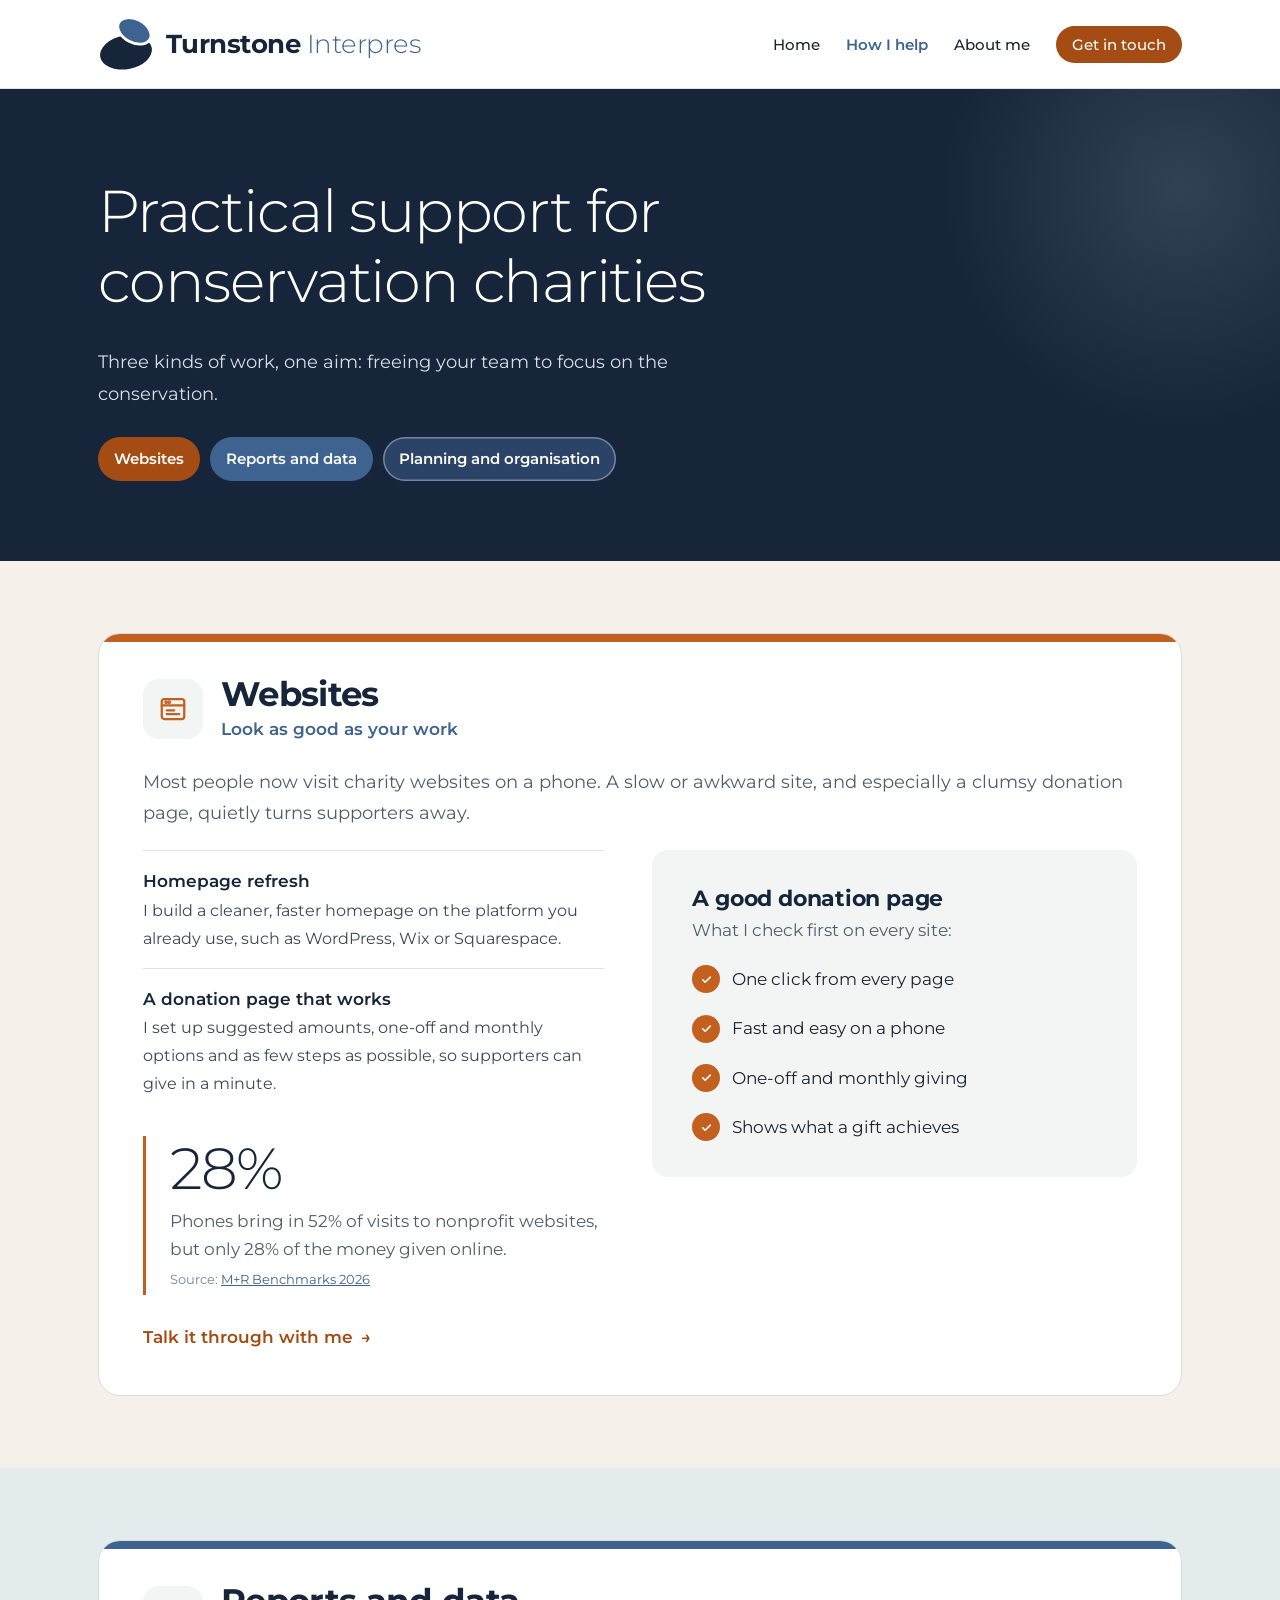
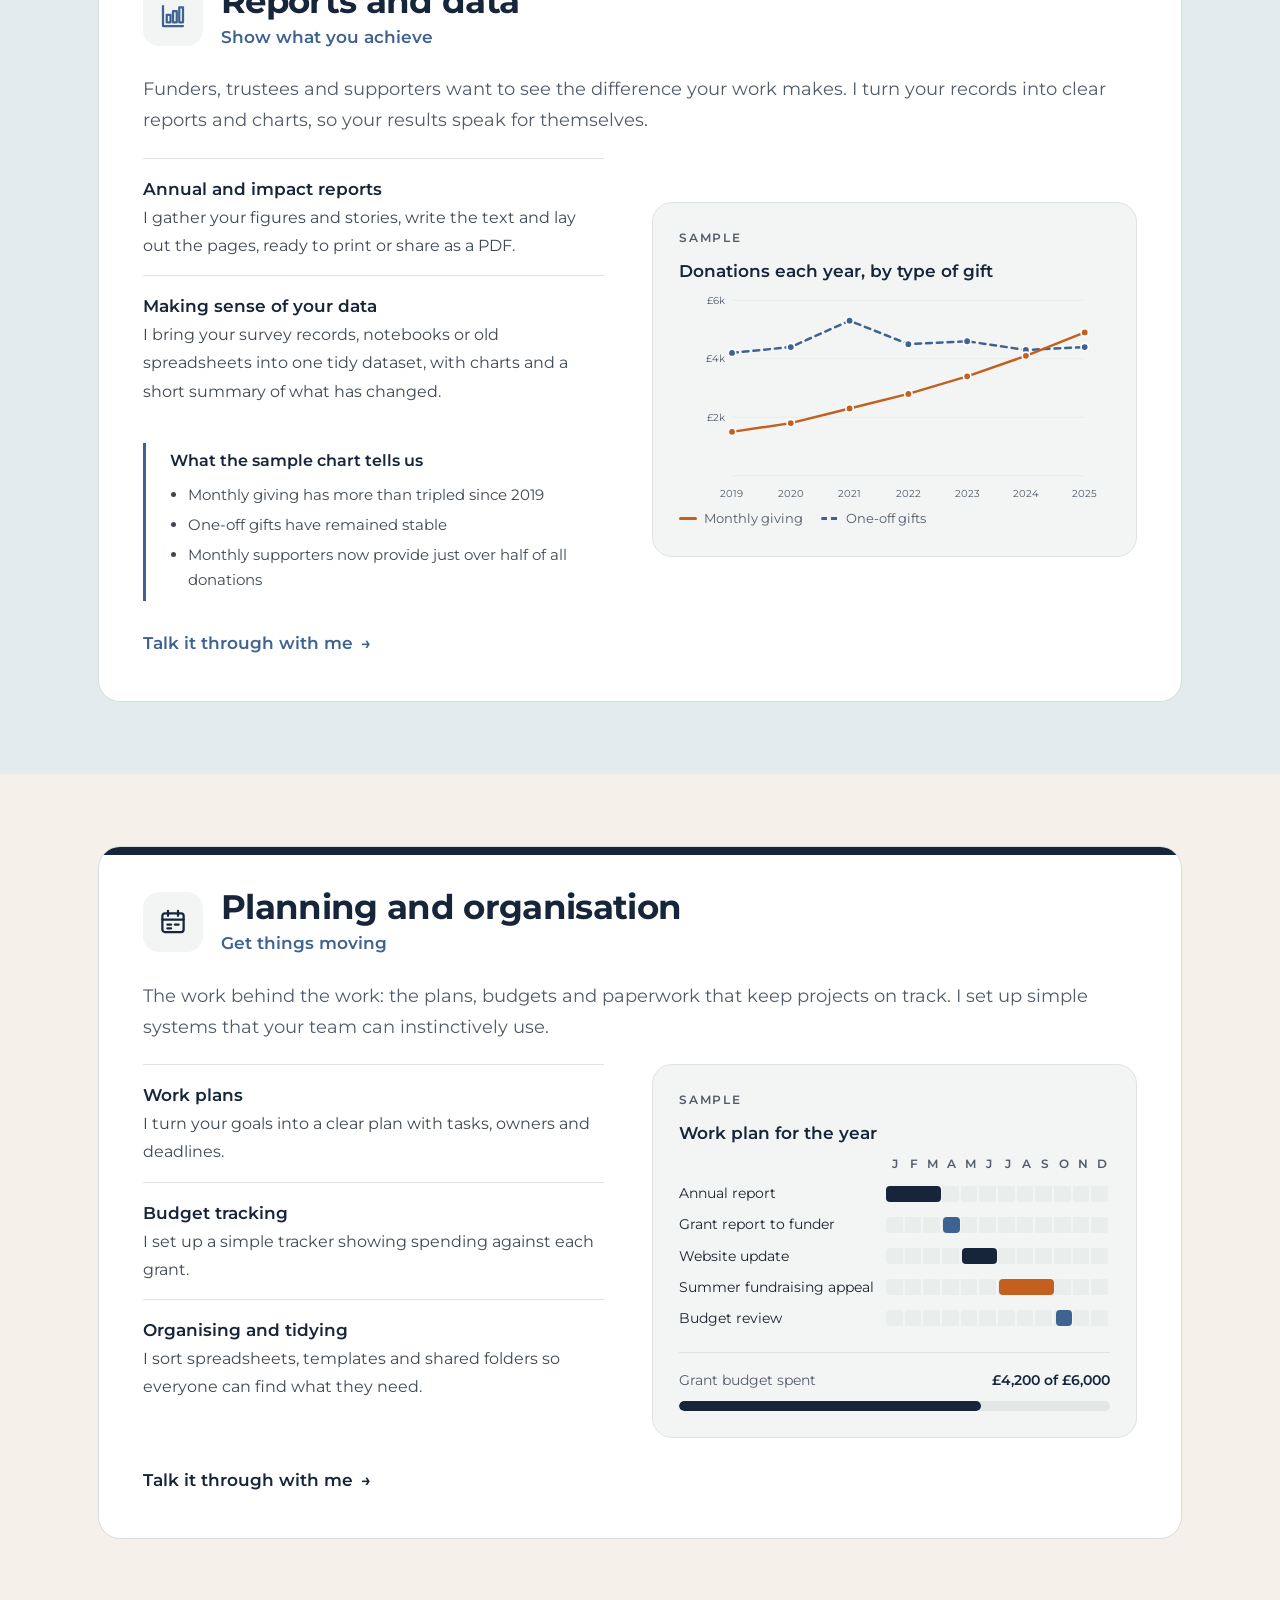
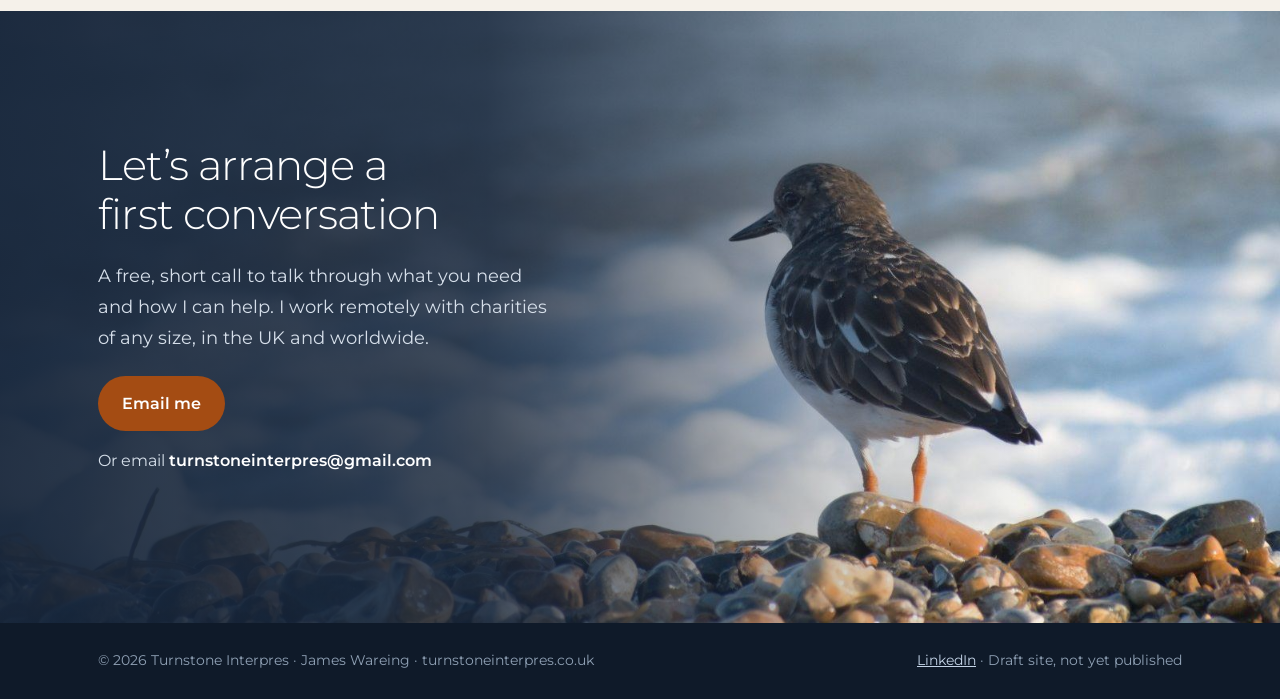
==== what-i-do.html @ 81bbbaab "Turnstone Interpres draft site Co-Authored-By: Claude Opus 5.5 <noreply@anthropic.com>" ====
<!doctype html>
<html lang="en-GB">
<head>
<meta charset="utf-8">
<meta name="viewport" content="width=device-width, initial-scale=1">
<title>How I help | Turnstone Interpres</title>
<meta name="description" content="Reports, data, admin support and websites for conservation charities.">
<meta name="robots" content="noindex">
<link rel="icon" href="images/favicon.svg" type="image/svg+xml">
<link rel="preconnect" href="https://fonts.googleapis.com">
<link href="https://fonts.googleapis.com/css2?family=Fraunces:ital,opsz,wght@0,9..144,400;0,9..144,600;1,9..144,400;1,9..144,500&family=Caveat:wght@500;700&family=Montserrat:ital,wght@0,300;0,400;0,500;0,600;0,700;1,400&display=swap" rel="stylesheet">
<link rel="stylesheet" href="css/site.css">
</head>
<body>
<a class="skip" href="#top">Skip to content</a>

<header>
  <div class="wrap bar">
    <a class="brand" href="index.html" aria-label="Turnstone Interpres, home">
      <svg viewBox="2 10 120 116" aria-hidden="true">
        <ellipse cx="62" cy="86" rx="56" ry="36" fill="#16253a" transform="rotate(-10 62 86)"/>
        <ellipse cx="80" cy="40" rx="38" ry="25" fill="#3f6390" transform="rotate(28 80 40)"/>
        <ellipse cx="80" cy="40" rx="38" ry="25" fill="none" stroke="#fff" stroke-width="6" transform="rotate(28 80 40)"/>
      </svg>
      <span><span class="name">Turnstone <span class="sub">Interpres</span></span></span>
    </a>
    <nav aria-label="Main">
      <ul>
        <li><a href="index.html">Home</a></li>
        <li><a class="active" href="what-i-do.html" aria-current="page">How I help</a></li>
        <li><a href="index.html#about">About me</a></li>
        <li><a class="cta" href="#contact">Get in touch</a></li>
      </ul>
    </nav>
  </div>
</header>

<main id="top">
  <div class="page-hero">
    <div class="wrap">
      <h1>Practical support for conservation charities</h1>
      <p class="lead">Three kinds of work, one aim: freeing your team to focus on the conservation.</p>
      <nav class="jump" aria-label="On this page">
        <a class="pill-web" href="#websites">Websites</a>
        <a class="pill-rep" href="#reports">Reports and data</a>
        <a class="pill-plan" href="#admin">Planning and organisation</a>
      </nav>
    </div>
  </div>

  <section class="svc-sec sand" id="websites">
    <div class="wrap">
      <div class="svc-panel c-web">
        <div class="panel-head"><div class="badge"><svg class="icon" aria-hidden="true" viewBox="0 0 24 24"><rect x="3" y="4" width="18" height="16" rx="2"/><path d="M3 9h18"/><circle cx="6.5" cy="6.5" r=".6"/><circle cx="9" cy="6.5" r=".6"/><path d="M7 13h6M7 16h10"/></svg></div><div><h2>Websites</h2><p class="subtitle">Look as good as your work</p></div></div>
        <p class="lead panel-lead">Most people now visit charity websites on a phone. A slow or awkward site, and especially a clumsy donation page, quietly turns supporters away.</p>
        <div class="svc">
          <div>
            <ul class="svc-list"><li><strong>Homepage refresh</strong><span>I build a cleaner, faster homepage on the platform you already use, such as WordPress, Wix or Squarespace.</span></li><li><strong>A donation page that works</strong><span>I set up suggested amounts, one-off and monthly options and as few steps as possible, so supporters can give in a minute.</span></li></ul>
            <div class="stat-light">
              <div class="big">28%</div>
              <p>Phones bring in 52% of visits to nonprofit websites, but only 28% of the money given online.</p>
              <div class="src">Source: <a href="https://mrbenchmarks.com/website-performance/" target="_blank" rel="noopener">M+R Benchmarks 2026</a></div>
            </div>
          </div>
          <div class="good-light">
            <h3>A good donation page</h3>
            <p class="gl-intro">What I check first on every site:</p>
            <ul class="checks light">
              <li><span class="tick"><svg aria-hidden="true" viewBox="0 0 24 24"><path d="M5 12.5l4.5 4.5L19 7.5"/></svg></span>One click from every page</li>
              <li><span class="tick"><svg aria-hidden="true" viewBox="0 0 24 24"><path d="M5 12.5l4.5 4.5L19 7.5"/></svg></span>Fast and easy on a phone</li>
              <li><span class="tick"><svg aria-hidden="true" viewBox="0 0 24 24"><path d="M5 12.5l4.5 4.5L19 7.5"/></svg></span>One-off and monthly giving</li>
              <li><span class="tick"><svg aria-hidden="true" viewBox="0 0 24 24"><path d="M5 12.5l4.5 4.5L19 7.5"/></svg></span>Shows what a gift achieves</li>
            </ul>
          </div>
        </div>
        <a class="panel-cta" href="#contact" aria-label="Talk through websites with me">Talk it through with me</a>
      </div>
    </div>
  </section>

  <section class="svc-sec mist" id="reports">
    <div class="wrap">
      <div class="svc-panel c-rep">
        <div class="panel-head"><div class="badge"><svg class="icon" aria-hidden="true" viewBox="0 0 24 24"><path d="M4 4v16h16"/><rect x="7" y="11" width="3" height="6"/><rect x="12" y="8" width="3" height="9"/><rect x="17" y="5" width="3" height="12"/></svg></div><div><h2>Reports and data</h2><p class="subtitle">Show what you achieve</p></div></div>
        <p class="lead panel-lead">Funders, trustees and supporters want to see the difference your work makes. I turn your records into clear reports and charts, so your results speak for themselves.</p>
        <div class="svc">
          <div>
            <ul class="svc-list"><li><strong>Annual and impact reports</strong><span>I gather your figures and stories, write the text and lay out the pages, ready to print or share as a PDF.</span></li><li><strong>Making sense of your data</strong><span>I bring your survey records, notebooks or old spreadsheets into one tidy dataset, with charts and a short summary of what has changed.</span></li></ul>
            <div class="takeaways side-note">
              <p class="tk-title">What the sample chart tells us</p>
              <ul><li>Monthly giving has more than tripled since 2019</li><li>One-off gifts have remained stable</li><li>Monthly supporters now provide just over half of all donations</li></ul>
            </div>
          </div>
          <div class="ba">
            <div class="ba-label">Sample</div>
            <div class="chart">
              <p class="chart-title">Donations each year, by type of gift</p>
              <svg viewBox="0 0 520 260" role="img" aria-label="Example line chart of an imaginary charity&#39;s donations from 2019 to 2025: monthly giving rises from 1,500 to 4,900 pounds and overtakes one-off gifts, which stay around 4,500 pounds" font-family="Montserrat, sans-serif"><line x1="64" x2="490" y1="228.0" y2="228.0" stroke="#e6e9e8"/><line x1="64" x2="490" y1="157.3" y2="157.3" stroke="#e6e9e8"/><text x="56" y="161.3" text-anchor="end" font-size="12" fill="#525c69">&#163;2k</text><line x1="64" x2="490" y1="86.7" y2="86.7" stroke="#e6e9e8"/><text x="56" y="90.7" text-anchor="end" font-size="12" fill="#525c69">&#163;4k</text><line x1="64" x2="490" y1="16.0" y2="16.0" stroke="#e6e9e8"/><text x="56" y="20.0" text-anchor="end" font-size="12" fill="#525c69">&#163;6k</text><text x="64.0" y="254" text-anchor="middle" font-size="12" fill="#525c69">2019</text><text x="135.0" y="254" text-anchor="middle" font-size="12" fill="#525c69">2020</text><text x="206.0" y="254" text-anchor="middle" font-size="12" fill="#525c69">2021</text><text x="277.0" y="254" text-anchor="middle" font-size="12" fill="#525c69">2022</text><text x="348.0" y="254" text-anchor="middle" font-size="12" fill="#525c69">2023</text><text x="419.0" y="254" text-anchor="middle" font-size="12" fill="#525c69">2024</text><text x="490.0" y="254" text-anchor="middle" font-size="12" fill="#525c69">2025</text><path d="M64.0,79.6 L135.0,72.5 L206.0,40.7 L277.0,69.0 L348.0,65.5 L419.0,76.1 L490.0,72.5" fill="none" stroke="#3f6390" stroke-width="3" stroke-linejoin="round" stroke-linecap="round" stroke-dasharray="7 6"/><circle cx="64.0" cy="79.6" r="4.5" fill="#3f6390" stroke="#fff" stroke-width="2"><title>One-off gifts, 2019: &#163;4,200</title></circle><circle cx="135.0" cy="72.5" r="4.5" fill="#3f6390" stroke="#fff" stroke-width="2"><title>One-off gifts, 2020: &#163;4,400</title></circle><circle cx="206.0" cy="40.7" r="4.5" fill="#3f6390" stroke="#fff" stroke-width="2"><title>One-off gifts, 2021: &#163;5,300</title></circle><circle cx="277.0" cy="69.0" r="4.5" fill="#3f6390" stroke="#fff" stroke-width="2"><title>One-off gifts, 2022: &#163;4,500</title></circle><circle cx="348.0" cy="65.5" r="4.5" fill="#3f6390" stroke="#fff" stroke-width="2"><title>One-off gifts, 2023: &#163;4,600</title></circle><circle cx="419.0" cy="76.1" r="4.5" fill="#3f6390" stroke="#fff" stroke-width="2"><title>One-off gifts, 2024: &#163;4,300</title></circle><circle cx="490.0" cy="72.5" r="4.5" fill="#3f6390" stroke="#fff" stroke-width="2"><title>One-off gifts, 2025: &#163;4,400</title></circle><path d="M64.0,175.0 L135.0,164.4 L206.0,146.7 L277.0,129.1 L348.0,107.9 L419.0,83.1 L490.0,54.9" fill="none" stroke="#c35f1f" stroke-width="3" stroke-linejoin="round" stroke-linecap="round"/><circle cx="64.0" cy="175.0" r="4.5" fill="#c35f1f" stroke="#fff" stroke-width="2"><title>Monthly giving, 2019: &#163;1,500</title></circle><circle cx="135.0" cy="164.4" r="4.5" fill="#c35f1f" stroke="#fff" stroke-width="2"><title>Monthly giving, 2020: &#163;1,800</title></circle><circle cx="206.0" cy="146.7" r="4.5" fill="#c35f1f" stroke="#fff" stroke-width="2"><title>Monthly giving, 2021: &#163;2,300</title></circle><circle cx="277.0" cy="129.1" r="4.5" fill="#c35f1f" stroke="#fff" stroke-width="2"><title>Monthly giving, 2022: &#163;2,800</title></circle><circle cx="348.0" cy="107.9" r="4.5" fill="#c35f1f" stroke="#fff" stroke-width="2"><title>Monthly giving, 2023: &#163;3,400</title></circle><circle cx="419.0" cy="83.1" r="4.5" fill="#c35f1f" stroke="#fff" stroke-width="2"><title>Monthly giving, 2024: &#163;4,100</title></circle><circle cx="490.0" cy="54.9" r="4.5" fill="#c35f1f" stroke="#fff" stroke-width="2"><title>Monthly giving, 2025: &#163;4,900</title></circle></svg>
              <div class="legend-row"><span><i class="lg-line" style="background:#c35f1f"></i>Monthly giving</span><span><i class="lg-line dashed"></i>One-off gifts</span></div>
            </div>
          </div>
        </div>
        <a class="panel-cta" href="#contact" aria-label="Talk through reports and data with me">Talk it through with me</a>
      </div>
    </div>
  </section>

  <section class="svc-sec sand" id="admin">
    <div class="wrap">
      <div class="svc-panel c-plan">
        <div class="panel-head"><div class="badge"><svg class="icon" aria-hidden="true" viewBox="0 0 24 24"><rect x="3.5" y="5" width="17" height="15" rx="2"/><path d="M3.5 10h17M8 3v4M16 3v4"/><path d="M7.5 14h3M13.5 14h3M7.5 17h3"/></svg></div><div><h2>Planning and organisation</h2><p class="subtitle">Get things moving</p></div></div>
        <p class="lead panel-lead">The work behind the work: the plans, budgets and paperwork that keep projects on track. I set up simple systems that your team can instinctively use.</p>
        <div class="svc">
          <div>
            <ul class="svc-list"><li><strong>Work plans</strong><span>I turn your goals into a clear plan with tasks, owners and deadlines.</span></li><li><strong>Budget tracking</strong><span>I set up a simple tracker showing spending against each grant.</span></li><li><strong>Organising and tidying</strong><span>I sort spreadsheets, templates and shared folders so everyone can find what they need.</span></li></ul>
          </div>
          <div class="ba plan-sample">
            <div class="ba-label">Sample</div>
            <p class="chart-title">Work plan for the year</p>
            <div class="gantt" role="img" aria-label="Sample work plan: annual report January to March, grant report April, website update May to June, summer fundraising appeal July to September, budget review October">
              <div class="gt-name"></div><div class="gt-months"><span>J</span><span>F</span><span>M</span><span>A</span><span>M</span><span>J</span><span>J</span><span>A</span><span>S</span><span>O</span><span>N</span><span>D</span></div>
              <div class="gt-name">Annual report</div><div class="gt-track"><span class="gt-bar plan-a" style="grid-column:1 / 4"></span></div><div class="gt-name">Grant report to funder</div><div class="gt-track"><span class="gt-bar plan-b" style="grid-column:4 / 5"></span></div><div class="gt-name">Website update</div><div class="gt-track"><span class="gt-bar plan-a" style="grid-column:5 / 7"></span></div><div class="gt-name">Summer fundraising appeal</div><div class="gt-track"><span class="gt-bar plan-c" style="grid-column:7 / 10"></span></div><div class="gt-name">Budget review</div><div class="gt-track"><span class="gt-bar plan-b" style="grid-column:10 / 11"></span></div>
            </div>
            <div class="budget">
              <div class="bd-top"><span>Grant budget spent</span><strong>&#163;4,200 of &#163;6,000</strong></div>
              <div class="bd-bar"><span style="width:70%"></span></div>
            </div>
          </div>
        </div>
        <a class="panel-cta" href="#contact" aria-label="Talk through planning and organisation with me">Talk it through with me</a>
      </div>
    </div>
  </section>

  <section class="contact" id="contact">
    <img src="images/contact-turnstone.jpg" alt="" width="1600" height="800" loading="lazy">
    <div class="wrap">
      <h2>Let&rsquo;s arrange a first conversation</h2>
      <p>A free, short call to talk through what you need and how I can help. I work remotely with charities of any size, in the UK and worldwide.</p>
      <a class="btn primary" href="mailto:turnstoneinterpres@gmail.com?subject=First%20conversation">Email me</a>
      <p class="email-line">Or email <a href="mailto:turnstoneinterpres@gmail.com?subject=First%20conversation">turnstoneinterpres@gmail.com</a></p>
    </div>
  </section>
</main>

<footer class="site-foot">
  <div class="wrap">
    <span>&copy; 2026 Turnstone Interpres &middot; James Wareing &middot; turnstoneinterpres.co.uk</span>
    <span><a href="https://www.linkedin.com/in/james-wareing-8b28aa13" target="_blank" rel="noopener">LinkedIn</a> &middot; Draft site, not yet published</span>
  </div>
</footer>

</body>
</html>
---- css/site.css ----
@charset "UTF-8";
/* Colours taken from the turnstone photo: shoreline blue water, slate plumage, sand, orange legs */
:root {
  --tide:#16253a;      /* deepest navy */
  --tide2:#22385a;
  --shore:#3f6390;     /* water blue, deepened for contrast */
  --shore-soft:#a0afc4;/* water blue as in the photo */
  --mist:#e4ebec;
  --mist2:#f2f5f4;
  --sand:#f5f1ea;
  --slate:#4c515b;
  --ink:#1c232d;
  --ink2:#525c69;
  --line:#dfe3e1;
  --leg:#c35f1f;       /* turnstone leg orange */
  --leg-dark:#8a3f0f;
  --btn:#a44c13;
  --white:#ffffff;
}
* { box-sizing:border-box; }
html { scroll-behavior:smooth; }
body { margin:0; font:16.5px/1.7 Montserrat, "Segoe UI", system-ui, sans-serif; color:var(--ink); background:var(--white); -webkit-font-smoothing:antialiased; }
img { max-width:100%; height:auto; display:block; }
a { color:var(--shore); }
h1, h2, h3 { font-family:Montserrat, "Segoe UI", system-ui, sans-serif; color:var(--tide); line-height:1.18; margin:0 0 .5em; letter-spacing:-.02em; }
h1 { font-size:clamp(2.3rem, 5vw, 3.7rem); font-weight:300; }
h2 { font-size:clamp(1.8rem, 3.6vw, 2.6rem); font-weight:300; }
h3 { font-size:1.15rem; font-weight:600; letter-spacing:-.01em; }
p { margin:0 0 1em; }
.wrap { max-width:1140px; margin:0 auto; padding:0 28px; }
.eyebrow { display:inline-flex; align-items:center; gap:10px; text-transform:uppercase; letter-spacing:.16em; font-size:.75rem; font-weight:600; color:var(--shore); margin-bottom:16px; }
.eyebrow::before { content:""; width:28px; height:2px; background:currentColor; }
.lead { font-size:1.15rem; color:var(--ink2); max-width:640px; }
section { padding:96px 0; }
.icon { width:26px; height:26px; fill:none; stroke:currentColor; stroke-width:1.8; stroke-linecap:round; stroke-linejoin:round; }

/* Header */
header { background:rgba(255,255,255,.96); backdrop-filter:blur(8px); border-bottom:1px solid var(--line); position:sticky; top:0; z-index:10; }
.bar { display:flex; align-items:center; justify-content:space-between; gap:16px; min-height:88px; }
.brand { display:flex; align-items:center; gap:12px; text-decoration:none; }
.brand svg { width:56px; height:56px; flex:none; }
.brand .name { font-family:Montserrat, "Segoe UI", system-ui, sans-serif; font-weight:700; font-size:1.6rem; letter-spacing:-.02em; color:var(--tide); line-height:1; display:block; }
.brand .name .sub { color:var(--shore); font-weight:300; }
.brand .latin { font-family:Fraunces, Georgia, serif; font-style:italic; font-size:.85rem; color:var(--ink2); display:block; margin-top:4px; }
nav ul { list-style:none; display:flex; flex-wrap:wrap; align-items:center; gap:6px 26px; margin:0; padding:0; }
nav a { text-decoration:none; color:var(--ink); font-weight:500; font-size:.95rem; }
nav a:hover { color:var(--shore); }
nav .cta { background:var(--btn); color:#fff; padding:9px 16px; border-radius:999px; }
nav .cta:hover { background:var(--leg-dark); color:#fff; }

/* Buttons */
.btn { display:inline-flex; align-items:center; gap:8px; padding:14px 24px; border-radius:999px; text-decoration:none; font-weight:600; font-size:1rem; transition:background .15s, color .15s; }
.btn.primary { background:var(--btn); color:#fff; }
.btn.primary:hover { background:var(--leg-dark); }
.btn.ghost { color:#fff; box-shadow:inset 0 0 0 1.5px rgba(255,255,255,.7); }
.btn.ghost:hover { background:#fff; color:var(--tide); }
.actions { display:flex; flex-wrap:wrap; gap:12px; margin-top:32px; }

/* Hero */
.hero { position:relative; display:flex; align-items:center; min-height:min(86vh, 720px); background:var(--tide); color:#fff; overflow:hidden; }
.hero > img { position:absolute; inset:0; width:100%; height:100%; object-fit:cover; object-position:75% 62%; }
.hero::before { content:""; position:absolute; inset:0; z-index:1; background:linear-gradient(90deg, rgba(22,37,58,.96) 0%, rgba(22,37,58,.9) 30%, rgba(22,37,58,.45) 52%, rgba(22,37,58,0) 72%); }
.hero .wrap { position:relative; z-index:2; width:100%; padding-top:80px; padding-bottom:110px; }
.hero .text { max-width:560px; }
.hero-note { position:absolute; z-index:2; right:max(28px, calc((100vw - 1140px) / 2 + 28px)); bottom:24px; max-width:430px; margin:0; font-size:.82rem; line-height:1.5; color:#f2f5f7; background:rgba(22,37,58,.55); backdrop-filter:blur(4px); padding:10px 14px; border-radius:10px; }
.hero-note strong { font-weight:600; display:block; }
.hero h1 { color:#fff; }
.hero .eyebrow { color:var(--shore-soft); }
.hero .lead { color:#d6dfea; font-size:1.2rem; }

/* Sound familiar */
.familiar { background:var(--sand); }
.familiar-grid { display:grid; grid-template-columns:.85fr 1.15fr; gap:56px; align-items:start; }
.pains { list-style:none; margin:0; padding:0; display:grid; grid-template-columns:1fr 1fr; gap:14px; }
.pains li { display:flex; gap:14px; align-items:flex-start; background:#fff; border-radius:14px; padding:18px; box-shadow:0 1px 2px rgba(22,37,58,.06); }
.pains .dot { flex:none; width:24px; height:24px; color:var(--tide); display:grid; place-items:center; margin-top:1px; }
.pains .dot .icon { width:21px; height:21px; }
.statement { font-size:1.15rem; line-height:1.6; color:var(--ink2); margin-top:8px; }
.statement strong { font-weight:600; color:var(--tide); }

/* Services */
.help { background:var(--mist); }
.services { display:grid; grid-template-columns:repeat(3, 1fr); gap:24px; margin-top:44px; }
.card { border:1px solid #d6dedd; border-radius:18px; padding:32px 30px; background:#fff; position:relative; overflow:hidden; transition:transform .2s, box-shadow .2s; }
.card:hover { transform:translateY(-3px); box-shadow:0 18px 40px rgba(22,37,58,.10); }
.card::before { content:""; position:absolute; left:0; right:0; top:0; height:7px; background:var(--shore); }
.card:nth-child(2)::before { background:var(--tide); }
.card:nth-child(3)::before { background:var(--leg); }
.card .badge { width:52px; height:52px; border-radius:14px; background:var(--mist2); color:var(--shore); display:grid; place-items:center; margin-bottom:20px; }
.card .tag { font-size:.75rem; font-weight:600; text-transform:uppercase; letter-spacing:.12em; color:var(--ink2); margin-bottom:6px; }
.card ul { list-style:none; margin:18px 0 0; padding:0; }
.card li { padding:14px 0 0; margin-top:14px; border-top:1px solid var(--line); }
.card li strong { display:block; color:var(--tide); font-weight:600; }
.card li span { color:var(--ink2); font-size:.95rem; }

/* Website matters */
.web { background:var(--tide); color:#d6dfea; position:relative; overflow:hidden; }
.web::after { content:""; position:absolute; right:-160px; top:-160px; width:520px; height:520px; border-radius:50%; background:radial-gradient(circle, rgba(160,175,196,.18), rgba(160,175,196,0) 70%); }
.web h2 { color:#fff; }
.web .eyebrow { color:var(--shore-soft); }
.web .lead { color:#c3cfdc; }
.web-grid { display:grid; grid-template-columns:1fr 1fr; gap:48px; align-items:center; margin-top:48px; position:relative; z-index:1; }
.stat { border-left:3px solid var(--leg); padding-left:28px; }
.stat .big { font-family:Montserrat, "Segoe UI", system-ui, sans-serif; font-weight:300; font-size:clamp(3rem, 7vw, 5rem); color:#fff; line-height:1; letter-spacing:-.03em; }
.stat .big small { font-size:.45em; font-weight:700; color:var(--shore-soft); letter-spacing:0; }
.stat p { margin:14px 0 10px; color:#d6dfea; font-size:1.15rem; max-width:420px; }
.stat .src { font-size:.8rem; color:#9fb0c4; }
.stat .src a { color:#c3d3e6; }
.good { background:rgba(255,255,255,.06); border:1px solid rgba(255,255,255,.1); border-radius:20px; padding:32px 36px; }
.good h3 { color:#fff; font-size:1.3rem; margin-bottom:18px; }
.checks { list-style:none; margin:0; padding:0; display:grid; gap:14px; }
.checks li { display:flex; gap:12px; align-items:flex-start; color:#e6edf4; }
.checks .tick { flex:none; width:26px; height:26px; border-radius:50%; background:var(--leg); display:grid; place-items:center; margin-top:1px; }
.checks .tick svg { width:14px; height:14px; stroke:#fff; stroke-width:3; fill:none; stroke-linecap:round; stroke-linejoin:round; }

/* How I work */
.steps { list-style:none; margin:48px 0 0; padding:0; display:grid; grid-template-columns:repeat(4, 1fr); gap:28px; position:relative; counter-reset:step; }
.steps::before { content:""; position:absolute; left:24px; right:24px; top:24px; height:2px; background:linear-gradient(90deg, var(--shore-soft), var(--line)); }
.steps li { position:relative; counter-increment:step; }
.steps li::before { content:counter(step, decimal-leading-zero); display:grid; place-items:center; width:50px; height:50px; border-radius:50%; background:#fff; border:2px solid var(--shore); color:var(--shore); font-family:Montserrat, "Segoe UI", system-ui, sans-serif; font-weight:600; margin-bottom:18px; position:relative; }
.steps strong { display:block; color:var(--tide); font-weight:600; font-size:1.05rem; margin-bottom:4px; }
.steps span { color:var(--ink2); font-size:.96rem; }
.how-foot { display:grid; grid-template-columns:1.1fr .9fr; gap:40px; align-items:center; margin-top:56px; }
.how-foot img { border-radius:18px; width:100%; aspect-ratio:3/2; object-fit:cover; }
.ai { background:#fff; border-radius:18px; padding:30px; }
.ai h3 { font-size:1.1rem; }
.ai h3.latin { font-family:Fraunces, Georgia, serif; font-style:italic; font-weight:500; color:var(--shore); font-size:1.4rem; letter-spacing:0; }
.ai p { color:var(--ink2); margin:0; }

/* About */
.about { background:var(--mist); }
.how-sec { background:var(--sand); }
.about-grid { display:grid; grid-template-columns:1fr 1fr; gap:64px; align-items:center; }
.portrait { position:relative; }
.portrait .frame { position:relative; }
.portrait .frame::before { content:""; position:absolute; inset:24px -24px -24px 24px; background:var(--shore-soft); border-radius:22px; }
.portrait img { position:relative; border-radius:22px; box-shadow:0 20px 40px rgba(22,37,58,.18); }
.portrait figcaption { position:relative; margin-top:36px; font-size:.88rem; color:var(--ink2); }
.why { margin-top:26px; padding:22px 24px; background:#fff; border-radius:16px; }
.why .latin { font-family:Fraunces, Georgia, serif; font-style:italic; color:var(--shore); font-size:1.15rem; }
.why p { margin:6px 0 0; color:var(--ink2); }
.facts { display:grid; grid-template-columns:repeat(4, 1fr); gap:16px; margin-top:56px; }
.fact { background:#fff; border-radius:16px; padding:22px; }
.fact .k { font-size:.75rem; text-transform:uppercase; letter-spacing:.12em; color:var(--shore); font-weight:600; }
.fact .v { font-weight:600; color:var(--tide); margin:6px 0 4px; line-height:1.3; }
.fact .d { color:var(--ink2); font-size:.93rem; }

/* References */
.quotes { display:grid; grid-template-columns:1fr 1fr; gap:28px; margin-top:44px; }
.refs { background:var(--sand); }
blockquote { margin:0; padding:36px; border-radius:20px; background:#fff; position:relative; display:flex; flex-direction:column; }
blockquote::before { content:"\201C"; font-family:Fraunces, Georgia, serif; font-size:5rem; line-height:.8; color:var(--shore-soft); display:block; height:44px; }
blockquote p { font-family:Fraunces, Georgia, serif; font-size:1.18rem; line-height:1.55; color:var(--tide); flex:1; }
blockquote footer { font-size:.92rem; color:var(--ink2); border-top:1px solid var(--line); padding-top:18px; margin-top:8px; display:flex; align-items:center; gap:18px; }
blockquote footer img.org { height:58px; width:auto; flex:none; background:#fff; border-radius:10px; padding:6px 8px; mix-blend-mode:multiply; }
blockquote footer strong { display:block; color:var(--tide); }

/* Contact */
.contact { position:relative; overflow:hidden; color:#fff; text-align:left; padding:130px 0; background:var(--tide); }
.contact > img { position:absolute; inset:0; width:100%; height:100%; object-fit:cover; object-position:100% 50%; }
.contact::before { content:""; position:absolute; inset:0; z-index:1; background:linear-gradient(90deg, rgba(22,37,58,.94) 0%, rgba(22,37,58,.82) 38%, rgba(22,37,58,.2) 66%, rgba(22,37,58,0) 85%); }
.contact .wrap { position:relative; z-index:2; }
.contact h2 { color:#fff; }
.contact p { max-width:460px; margin:0 0 1.2em; color:#d6dfea; font-size:1.15rem; }
.contact h2 { max-width:520px; }
.site-foot { background:#0f1a29; color:#8fa0b4; font-size:.88rem; padding:26px 0; }
.site-foot a { color:#c3d3e6; }
.site-foot .wrap { display:flex; flex-wrap:wrap; justify-content:space-between; gap:8px; }

@media (max-width:960px) {
  .hero { display:block; min-height:0; }
  .hero > img { position:relative; height:380px; }
  .hero::before { inset:0 0 auto 0; height:380px; background:linear-gradient(180deg, rgba(22,37,58,0) 55%, rgba(22,37,58,1) 100%); }
  .hero .wrap { padding:32px 28px 24px; }
  .hero-note { position:static; max-width:none; margin:0 28px 48px; background:rgba(255,255,255,.07); }
  .familiar-grid, .web-grid, .how-foot, .about-grid, .quotes { grid-template-columns:1fr; }
  .services, .facts { grid-template-columns:1fr 1fr; }
  .steps { grid-template-columns:1fr 1fr; }
  .steps::before { display:none; }
  .portrait { max-width:520px; }
}
@media (max-width:640px) {
  body { font-size:16px; }
  .wrap { padding:0 16px; }
  header { position:static; }
  .bar { flex-direction:column; align-items:flex-start; padding:14px 16px; }
  nav ul { gap:6px 18px; }
  section { padding:64px 0; }
  .hero > img { height:300px; object-position:70% 62%; }
  .hero::before { height:300px; }
  .hero .wrap { padding:28px 16px 20px; }
  .hero-note { margin:0 16px 44px; }
  .pains, .services, .steps, .facts { grid-template-columns:1fr; }
  .good { padding:26px; }
  .stat { padding-left:20px; }
  .card, blockquote { padding:26px; }
  .portrait .frame::before { inset:14px -10px -14px 14px; }
  .contact { padding:200px 0 56px; }
  .contact > img { object-position:62% 40%; }
  .contact::before { background:linear-gradient(180deg, rgba(22,37,58,0) 0%, rgba(22,37,58,.55) 40%, rgba(22,37,58,.95) 75%); }
}

/* ---------- Shared additions for the two-page site ---------- */
nav a.active { color:var(--shore); }
.card .more { display:inline-flex; align-items:center; gap:6px; margin-top:18px; font-weight:600; font-size:.95rem; color:var(--shore); text-decoration:none; }
.card .more::after { content:"→"; transition:transform .15s; }
.card .more:hover::after { transform:translateX(3px); }

/* What I do page */
.page-hero { background:var(--tide); color:#fff; padding:88px 0 80px; position:relative; overflow:hidden; }
.page-hero::after { content:""; position:absolute; right:-140px; top:-140px; width:480px; height:480px; border-radius:50%; background:radial-gradient(circle, rgba(160,175,196,.2), rgba(160,175,196,0) 70%); }
.page-hero h1 { color:#fff; max-width:760px; }
.page-hero .eyebrow { color:var(--shore-soft); }
.page-hero .lead { color:#d6dfea; }
.jump { display:flex; flex-wrap:wrap; gap:10px; margin-top:28px; position:relative; z-index:1; }
.jump a { color:#fff; text-decoration:none; padding:9px 16px; border-radius:999px; box-shadow:inset 0 0 0 1.5px rgba(255,255,255,.45); font-weight:500; font-size:.95rem; }
.jump a:hover { background:#fff; color:var(--tide); }
.svc { display:grid; grid-template-columns:1fr 1.05fr; gap:56px; align-items:center; }
.svc-list { list-style:none; margin:24px 0 0; padding:0; }
.svc-list li { padding:16px 0; border-top:1px solid var(--line); }
.svc-list li strong { display:block; color:var(--tide); font-weight:600; }
.svc-list li span { color:var(--ink2); font-size:.96rem; }
.reports-sec { background:var(--sand); }
.admin-sec { background:var(--mist); }
.examples { display:grid; gap:14px; }
.example-card { background:#fff; border-radius:16px; padding:20px 22px; display:flex; gap:16px; align-items:flex-start; }
.example-card .dot { flex:none; width:42px; height:42px; border-radius:12px; background:var(--mist2); color:var(--shore); display:grid; place-items:center; }
.example-card strong { display:block; color:var(--tide); font-weight:600; }
.example-card span { color:var(--ink2); font-size:.95rem; }

/* Before and after illustration */
.ba { background:#fff; border-radius:20px; padding:26px; box-shadow:0 14px 34px rgba(22,37,58,.08); }
.ba-label { font-size:.72rem; letter-spacing:.14em; text-transform:uppercase; font-weight:600; color:var(--ink2); margin-bottom:8px; }
.sheet { width:100%; border-collapse:collapse; font-family:Consolas, "Courier New", monospace; font-size:.8rem; background:#fbfbf9; }
.sheet td, .sheet th { border:1px solid #dcdcd6; padding:5px 8px; text-align:left; color:#3d4148; }
.sheet th { background:#efefea; font-weight:600; }
.sheet .warn { background:#fdf1e7; }
.ba-arrow { text-align:center; color:var(--leg); font-size:1.6rem; line-height:1; margin:14px 0; }
.chart-title { font-weight:600; color:var(--tide); margin:0 0 2px; }
.chart-sub { font-size:.85rem; color:var(--ink2); margin:0 0 8px; }
.chart svg { width:100%; height:auto; display:block; }
.ba-note { font-size:.78rem; color:#8a939e; margin:10px 0 0; }
@media (max-width:960px) { .svc { grid-template-columns:1fr; gap:36px; } }

.web .web-offer { display:grid; grid-template-columns:1fr 1fr; gap:0 40px; max-width:900px; position:relative; z-index:1; }
.web .web-offer li { border-top-color:rgba(255,255,255,.15); }
.web .web-offer li strong { color:#fff; }
.web .web-offer li span { color:#c3cfdc; }
@media (max-width:640px) { .web .web-offer { grid-template-columns:1fr; } .ba { padding:18px; } .sheet { font-size:.74rem; } }
.legend-row { display:flex; gap:18px; font-size:.8rem; color:var(--ink2); margin-top:6px; }
.legend-row span { display:inline-flex; align-items:center; gap:7px; }
.lg-dot { width:8px; height:8px; border-radius:50%; background:#a0afc4; display:inline-block; }
.lg-line { width:18px; height:3px; border-radius:2px; background:#3f6390; display:inline-block; }
.source { margin-top:12px; font-size:.8rem; color:#7a8594; }
.source summary { cursor:pointer; font-weight:600; color:var(--shore); list-style:none; display:inline-flex; align-items:center; gap:6px; }
.source summary::-webkit-details-marker { display:none; }
.source summary::after { content:"+"; font-weight:600; }
.source[open] summary::after { content:"−"; }
.source p { margin:8px 0 0; line-height:1.55; }
.jump a.soft { background:var(--shore-soft); color:var(--tide); box-shadow:none; font-weight:600; }
.jump a.soft:hover { background:#fff; }
.takeaways { margin-top:16px; padding-top:14px; border-top:1px solid var(--line); }
.tk-title { font-weight:600; color:var(--tide); margin:0 0 6px; font-size:.95rem; }
.takeaways ul { margin:0; padding-left:18px; color:var(--ink2); font-size:.9rem; }
.takeaways li { margin-bottom:4px; }
.stat-light { border-left:3px solid var(--leg); padding:4px 0 4px 24px; margin-top:28px; max-width:460px; }
.stat-light .big { font-weight:300; font-size:clamp(2.6rem, 5vw, 3.6rem); color:var(--tide); line-height:1; letter-spacing:-.03em; }
.stat-light p { margin:10px 0 6px; color:var(--ink2); }
.stat-light .src { font-size:.8rem; color:#7a8594; }
.name-strip { background:#fff; padding:44px 0; border-bottom:1px solid var(--line); }
.name-inner { display:grid; grid-template-columns:auto 1fr; gap:12px 40px; align-items:baseline; }
.name-strip h2.latin { font-family:Fraunces, Georgia, serif; font-style:italic; font-weight:500; color:var(--shore); font-size:1.5rem; margin:0; letter-spacing:0; }
.name-strip p { margin:0; color:var(--ink2); max-width:720px; }
.facts-box h3 { margin-bottom:14px; }
.checks.light { list-style:none; margin:0 0 22px; padding:0; display:grid; gap:10px; }
.checks.light li { display:flex; gap:12px; align-items:center; color:var(--ink); }
.checks.light .tick { flex:none; width:24px; height:24px; border-radius:50%; background:var(--leg); display:grid; place-items:center; }
.checks.light .tick svg { width:13px; height:13px; stroke:#fff; stroke-width:3; fill:none; stroke-linecap:round; stroke-linejoin:round; }
.email-line { margin-top:16px !important; font-size:1rem !important; }
.email-line a { color:#fff; }
@media (max-width:760px) { .name-inner { grid-template-columns:1fr; } }

/* Accessibility and polish (review fixes) */
a:focus-visible, .btn:focus-visible, summary:focus-visible { outline:3px solid var(--leg); outline-offset:3px; border-radius:6px; }
.web a:focus-visible, .contact a:focus-visible, .page-hero a:focus-visible, .hero a:focus-visible { outline-color:#f0b48a; }
blockquote footer img.org { width:92px; height:64px; object-fit:contain; mix-blend-mode:multiply; }
.portrait { margin:0; }
@media (max-width:960px) { .portrait { margin:0 auto; width:100%; } }
@media (max-width:640px) { .chart svg text { font-size:19px; } }
.lg-line.dashed { background:repeating-linear-gradient(90deg, #3f6390 0 6px, transparent 6px 10px); }
/* Round 2 fixes */
h1, h2 { text-wrap:balance; }
.steps::before { right:calc((100% - 84px) / 4 - 25px); }
.skip { position:absolute; left:16px; top:-60px; z-index:100; background:var(--tide); color:#fff; padding:10px 16px; border-radius:8px; text-decoration:none; font-weight:600; }
.skip:focus { top:12px; }
@media (prefers-reduced-motion: reduce) {
  html { scroll-behavior:auto; }
  *, *::before, *::after { transition:none !important; animation:none !important; }
  .card:hover { transform:none; }
}
@media (max-width:640px) {
  .contact { padding:290px 0 56px; }
  .contact > img { height:300px; bottom:auto; object-position:58% 55%; }
  .contact::before { background:linear-gradient(180deg, rgba(22,37,58,0) 0px, rgba(22,37,58,0) 180px, rgba(22,37,58,1) 300px); }
}
@media (min-width:961px) { .familiar .pains { margin-top:6px; } }

/* Section labels hidden by choice (James, 2 November 2026), except the service names on What I do */
.eyebrow { display:none; }
#reports .eyebrow, #admin .eyebrow, #websites .eyebrow { display:inline-flex; }
.email-line a { font-weight:600; text-decoration:none; color:#fff; }
.email-line a:hover { text-decoration:underline; }

/* ---------- Call notes, 5 November 2026 ---------- */
.hero > img { object-position:100% 60%; }
.hero .text { max-width:520px; }
nav a.active { color:var(--shore); font-weight:600; }
section[id] { scroll-margin-top:96px; }

/* Sound familiar: handwritten notebook */
.statement { margin-bottom:6px; }
.come-in { font-size:clamp(1.5rem, 2.6vw, 1.9rem); font-weight:600; color:var(--btn); margin:0; letter-spacing:-.01em; }
.notebook { position:relative; background:#fffdf7; border-radius:6px 14px 14px 6px; padding:30px 34px 34px 64px; transform:rotate(-1.6deg); box-shadow:0 14px 30px rgba(22,37,58,.12), 0 2px 4px rgba(22,37,58,.06);
  background-image:linear-gradient(90deg, transparent 46px, rgba(195,95,31,.35) 46px, rgba(195,95,31,.35) 48px, transparent 48px), repeating-linear-gradient(180deg, transparent 0 39px, #d9e3ec 39px 40px);
  background-position:0 0, 0 22px; font-family:Caveat, "Segoe Print", cursive; color:#1f2f45; }
.notebook::before { content:""; position:absolute; left:16px; top:20px; bottom:20px; width:12px; background:radial-gradient(circle at 6px 6px, var(--sand) 5px, transparent 5.5px) 0 0 / 12px 40px repeat-y; }
.nb-title { font-size:2rem; font-weight:700; margin:0 0 6px; line-height:40px; }
.notebook ul { list-style:none; margin:0; padding:0; }
.notebook li { display:flex; gap:12px; align-items:center; font-size:1.55rem; line-height:40px; min-height:40px; }
.notebook .box { flex:none; width:18px; height:18px; border:2px solid #1f2f45; border-radius:3px; transform:rotate(-4deg); }
.notebook .due { color:var(--btn); font-size:1.3rem; }
.notebook s { text-decoration-thickness:2px; }
@media (min-width:961px) { .familiar .notebook { margin-top:10px; } }
@media (max-width:640px) { .notebook { padding:24px 20px 26px 52px; transform:rotate(-1deg); } .notebook::before { left:12px; } .notebook li { font-size:1.15rem; } .notebook .due { display:inline; } }

/* Service cards: header row with icon on the left, colour bar per service */
.card-head { display:flex; gap:16px; align-items:center; margin-bottom:6px; }
.card-head .badge { margin:0; flex:none; }
.card-head .tag { margin-bottom:2px; }
.card-head h3 { margin:0; font-weight:700; }
.card::before { height:7px; }
.card.c-web::before, .svc-panel.c-web::before { background:var(--leg); }
.card.c-rep::before, .svc-panel.c-rep::before { background:var(--shore); }
.card.c-plan::before, .svc-panel.c-plan::before { background:var(--tide); }
.c-web .badge { color:var(--leg); }
.c-plan .badge { color:var(--tide); }

/* About: text with overlapping photos */
.about-grid { grid-template-columns:1.05fr .95fr; align-items:start; }
.about-text h3 { margin:26px 0 6px; font-weight:700; }
.photo-stack { position:relative; padding:0 0 120px 0; }
.photo-stack figure { margin:0; }
.photo-stack img { border-radius:18px; width:100%; }
.ph-main img { box-shadow:0 18px 36px rgba(22,37,58,.16); }
.ph-over { position:absolute; left:-44px; bottom:0; width:62%; transform:rotate(-2deg); }
.ph-over img { border:6px solid #fff; box-shadow:0 18px 36px rgba(22,37,58,.22); }
.photo-stack figcaption { font-size:.85rem; color:var(--ink2); margin-top:8px; }
.ph-main figcaption { padding-left:56%; }
@media (max-width:960px) { .photo-stack { max-width:560px; margin-top:12px; } .ph-over { left:-8px; } .ph-main figcaption { padding-left:0; } }
@media (max-width:640px) { .photo-stack { padding-bottom:90px; } .ph-over { width:70%; } .ph-main figcaption { padding-left:0; } }

/* How I help: white service panels on coloured bands, matching the home cards */
.svc-sec { padding:72px 0; }
.svc-sec.sand { background:var(--sand); }
.svc-sec.mist { background:var(--mist); }
.svc-panel { position:relative; background:#fff; border:1px solid #d6dedd; border-radius:22px; padding:40px 44px 44px; overflow:hidden; }
.svc-panel::before { content:""; position:absolute; left:0; right:0; top:0; height:8px; }
.panel-head { display:flex; gap:18px; align-items:center; margin-bottom:22px; }
.panel-head .badge { width:60px; height:60px; border-radius:16px; background:var(--mist2); color:var(--shore); display:grid; place-items:center; flex:none; }
.panel-head .badge .icon { width:30px; height:30px; }
.panel-head h2 { font-weight:700; font-size:clamp(1.6rem, 3vw, 2.1rem); margin:0; letter-spacing:-.02em; }
.panel-head .subtitle { margin:2px 0 0; font-weight:600; color:var(--shore); font-size:1.05rem; }
.svc-panel .svc { gap:48px; align-items:start; }
.svc-panel .ba { box-shadow:none; border:1px solid var(--line); background:var(--mist2); }
.svc-panel .example-card { background:var(--mist2); }
.side-stack { display:grid; gap:20px; }
.good-light { background:var(--mist2); border-radius:16px; padding:24px 26px; }
.good-light h3 { font-weight:700; margin-bottom:14px; }
.good-light .checks.light { margin:0; }
.stat-light { border-left:3px solid var(--leg); padding:4px 0 4px 24px; }
.stat-light .big { font-weight:300; font-size:clamp(2.6rem, 5vw, 3.6rem); color:var(--tide); line-height:1; letter-spacing:-.03em; }
.stat-light p { margin:10px 0 6px; color:var(--ink2); }
.stat-light .src { font-size:.8rem; color:#7a8594; }
.jump a, .jump a.soft { }
@media (max-width:640px) { .svc-panel { padding:30px 20px 26px; border-radius:18px; } .panel-head .badge { width:50px; height:50px; } .svc-sec { padding:48px 0; } }
.panel-lead { max-width:none; margin:0 0 8px; }
.svc-panel .svc-list { margin-top:0; }
.svc-panel.c-web .panel-head .badge { color:var(--leg); }
.svc-panel.c-plan .panel-head .badge { color:var(--tide); }
.jump a.pill-web, .jump a.pill-rep, .jump a.pill-plan { color:#fff; box-shadow:none; font-weight:600; }
.jump a.pill-web { background:var(--btn); }
.jump a.pill-rep { background:var(--shore); }
.jump a.pill-plan { background:#2b4366; box-shadow:inset 0 0 0 1.5px rgba(255,255,255,.35); }
.jump a.pill-web:hover, .jump a.pill-rep:hover, .jump a.pill-plan:hover { background:#fff; color:var(--tide); }
/* Websites panel balance */
.panel-lead { margin-bottom:22px; }
.svc-panel .stat-light { margin-top:22px; }
.svc-panel.c-web .svc { align-items:stretch; }
.svc-panel.c-web .good-light { display:flex; flex-direction:column; justify-content:center; padding:30px 32px; }
.svc-panel.c-web .good-light .checks.light { gap:16px; }
.svc-panel.c-web .good-light { padding:36px 40px; }
.svc-panel.c-web .good-light h3 { font-size:1.35rem; margin-bottom:4px; }
.gl-intro { color:var(--ink2); margin:0 0 20px; }
.svc-panel.c-web .good-light .checks.light { gap:20px; }
.svc-panel.c-web .good-light .checks.light li { font-size:1.08rem; }
.svc-panel.c-web .good-light .tick { width:28px; height:28px; }
/* Planning panel: sample work plan */
.gantt { display:grid; grid-template-columns:auto 1fr; gap:8px 12px; align-items:center; margin-top:8px; }
.gt-months, .gt-track { display:grid; grid-template-columns:repeat(12, 1fr); gap:2px; }
.gt-months span { font-size:.72rem; color:#525c69; text-align:center; font-weight:600; }
.gt-name { font-size:.85rem; color:var(--ink); white-space:nowrap; }
.gt-track { height:16px; background:repeating-linear-gradient(90deg, #e9edec 0 calc(100%/12 - 2px), transparent calc(100%/12 - 2px) calc(100%/12)); border-radius:4px; }
.gt-bar { height:16px; border-radius:4px; }
.gt-bar.plan-a { background:var(--tide); }
.gt-bar.plan-b { background:var(--shore); }
.gt-bar.plan-c { background:var(--leg); }
.budget { margin-top:22px; padding-top:16px; border-top:1px solid var(--line); }
.bd-top { display:flex; justify-content:space-between; gap:12px; font-size:.88rem; color:var(--ink2); margin-bottom:8px; }
.bd-top strong { color:var(--tide); font-weight:600; }
.bd-bar { height:10px; background:#e2e7e6; border-radius:6px; overflow:hidden; }
.bd-bar span { display:block; height:100%; background:var(--tide); border-radius:6px; }
@media (max-width:640px) { .gt-name { font-size:.75rem; } .gt-months span { font-size:.62rem; } }
/* Reports panel balance: takeaways sit under the services, chart card on its own */
.takeaways.side-note { margin-top:22px; padding:4px 0 4px 24px; border-top:0; border-left:3px solid var(--shore); }
.takeaways.side-note .tk-title { font-size:1rem; margin-bottom:8px; }
.takeaways.side-note ul { font-size:.95rem; }
.svc-panel.c-rep .svc { align-items:center; }

/* About: faded logo with the turnstone photo in the small stone and the name text in the big stone;
   James's text and photo on the right (5 November 2026) */
section.about { padding:56px 0; }
.about-stage { display:grid; grid-template-columns:minmax(0,1fr) 400px; gap:56px; align-items:center; }
.stones-wrap { position:relative; width:100%; max-width:600px; aspect-ratio:120 / 116; }
.about-stones { position:absolute; inset:0; width:100%; height:100%; }
.stone-text { position:absolute; left:50%; top:68%; width:54%; transform:translate(-50%, -50%); text-align:center; }
.stone-text h3 { font-size:.72rem; font-weight:600; letter-spacing:.12em; line-height:1.5; text-transform:uppercase; color:var(--shore); margin:0 0 10px; }
.stone-text p { font-size:.95rem; line-height:1.6; margin:0; color:var(--ink); }
.about-right h2 { font-weight:300; font-size:clamp(1.8rem, 3.6vw, 2.6rem); letter-spacing:-.02em; margin:0 0 14px; }
.about-right p { margin:0 0 12px; }
.about-ph { display:block; object-fit:cover; border:4px solid #fff; border-radius:20px; box-shadow:0 10px 28px rgba(22,37,58,.14); }
.ph-tort { width:100%; aspect-ratio:4 / 3; height:auto; margin-top:18px; }
@media (max-width:960px) {
  .about-stage { grid-template-columns:1fr; gap:32px; }
  .about-right { order:-1; max-width:560px; }
  .stones-wrap { max-width:520px; justify-self:center; }
}
@media (max-width:640px) {
  .stone-text { width:60%; }
  .stone-text h3 { font-size:.62rem; margin-bottom:6px; }
  .stone-text p { font-size:.74rem; line-height:1.45; }
}


/* Round 3 fixes */
@media (min-width:961px) { .about-stage .stones-wrap { order:1; } .about-stage .about-right { order:2; } }
.card li span { font-size:1rem; color:#3f4852; }
.svc-list li span { font-size:1rem; color:#3f4852; }
.example-card span, .takeaways li { color:#3f4852; }
.svc-panel.c-web .svc { align-items:start; }
.svc-panel.c-web .good-light { justify-content:flex-start; }
.panel-cta { display:inline-flex; align-items:center; gap:8px; margin-top:28px; font-weight:600; color:var(--shore); text-decoration:none; }
.panel-cta::after { content:"→"; transition:transform .15s; }
.panel-cta:hover::after { transform:translateX(3px); }
.c-web .panel-cta { color:var(--btn); }
.c-plan .panel-cta { color:var(--tide); }
@media (max-width:640px) {
  nav li:has(.cta) { display:none; }
  nav ul { gap:4px 22px; }
  .notebook li { align-items:flex-start; }
  .notebook .box { margin-top:11px; }
  .notebook li > span:last-child { display:block; }
  .notebook .due { display:block; line-height:40px; }
  .stones-wrap { aspect-ratio:auto; max-width:none; }
  .about-stones { position:relative; display:block; width:78%; height:auto; margin:0 auto; aspect-ratio:120 / 116; }
  .stone-text { position:static; transform:none; width:auto; margin-top:12px; text-align:left; }
  .stone-text h3 { font-size:.72rem; margin-bottom:8px; }
  .stone-text p { font-size:1rem; line-height:1.6; }
  .gt-months span:nth-child(even) { visibility:hidden; }
  .gt-months span { font-size:.68rem; }
}

/* ---------- About: editorial concept (chosen 5 November 2026) ---------- */
.ab { background:var(--mist); padding:64px 0; }
.ab-wrap { max-width:1180px; margin:0 auto; padding:0 40px; display:grid; grid-template-columns:repeat(12, minmax(0,1fr)); column-gap:24px; align-items:center; }
.ab .mark { grid-column:1 / span 6; grid-row:1; position:relative; margin:0 0 0 -44px; }
.ab .mark svg { display:block; width:100%; height:auto; overflow:visible; }
.ab .meaning { position:absolute; left:15%; top:52%; width:64%; margin:0; }
.ab .kicker { font:600 10.5px/1 Montserrat, sans-serif; letter-spacing:.16em; text-transform:uppercase; white-space:nowrap; color:var(--leg); margin:0 0 16px; display:flex; align-items:center; gap:12px; }
.ab .kicker::before { content:""; width:28px; height:1px; background:currentColor; }
.ab .meaning blockquote { margin:0; font-family:Fraunces, Georgia, serif; font-weight:400; font-size:19.5px; line-height:1.5; color:var(--tide); text-wrap:pretty; }
.ab .meaning em { font-style:italic; color:var(--shore); }
.ab .person { grid-column:7 / span 6; grid-row:1; padding-left:28px; }
.ab .person h2 { font-weight:300; font-size:46px; line-height:1.08; letter-spacing:-.025em; color:var(--tide); margin:0 0 22px; }
.ab .person p { max-width:31em; margin:0 0 14px; color:var(--ink); font-size:16.5px; line-height:1.72; }
.ab .person p:first-of-type { color:var(--ink); }
.ab .photo { margin:28px 0 0; }
.ab .photo img { width:100%; height:auto; aspect-ratio:16 / 9; object-fit:cover; object-position:50% 0%; border-radius:18px; box-shadow:0 24px 48px -22px rgba(22,37,58,.38); }
@media (max-width:860px) {
  .ab { padding:56px 0 60px; }
  .ab-wrap { display:flex; flex-direction:column; padding:0 20px; }
  .ab .person { padding-left:0; }
  .ab .person h2 { font-size:34px; margin-bottom:16px; }
  .ab .person p { font-size:16px; }
  .ab .photo { margin:24px 0 0; }
  .ab .photo img { aspect-ratio:4 / 3.2; object-position:50% 0%; }
  .ab .mark { order:2; margin:44px 0 0; }
  .ab .mark .big { display:none; }
  .ab .mark svg { width:66%; margin:0 -14px -150px auto; position:relative; z-index:1; }
  .ab .meaning { position:static; width:auto; background:rgba(22,37,58,.065); border-radius:56px 72px 60px 80px / 44px 52px 48px 60px; padding:64px 26px 34px; }
  .ab .meaning blockquote { font-size:18px; }
}

/* How I help on tablet and phone: sample visual before its explanation */
@media (max-width:960px) {
  .svc-panel .svc, .svc-panel.c-web .svc { display:flex; flex-direction:column; gap:24px; align-items:stretch; }
  .svc-panel .svc > div:first-child { display:contents; }
  .svc-panel .svc-list { order:1; }
  .svc-panel .svc > .ba, .svc-panel .svc > .examples, .svc-panel .svc > .good-light { order:2; }
  .svc-panel .takeaways.side-note, .svc-panel .stat-light { order:3; margin-top:0; }
}
/* Planning sample on phones: each task name above its own full-width bar */
@media (max-width:640px) {
  .plan-sample { padding:20px 16px; }
  .gantt { grid-template-columns:1fr; gap:2px 0; }
  .gantt > .gt-name:first-child { display:none; }
  .gt-name { white-space:normal; font-size:.82rem; margin-top:8px; }
  .gt-months span:nth-child(even) { visibility:visible; }
  .gt-months span { font-size:.66rem; }
  .gt-track, .gt-bar { height:14px; }
  .bd-top { flex-direction:column; gap:2px; }
}
.ab .meaning blockquote { display:block; padding:0; border:0; border-radius:0; background:none; box-shadow:none; }
.ab .meaning blockquote::before { content:none; display:none; }
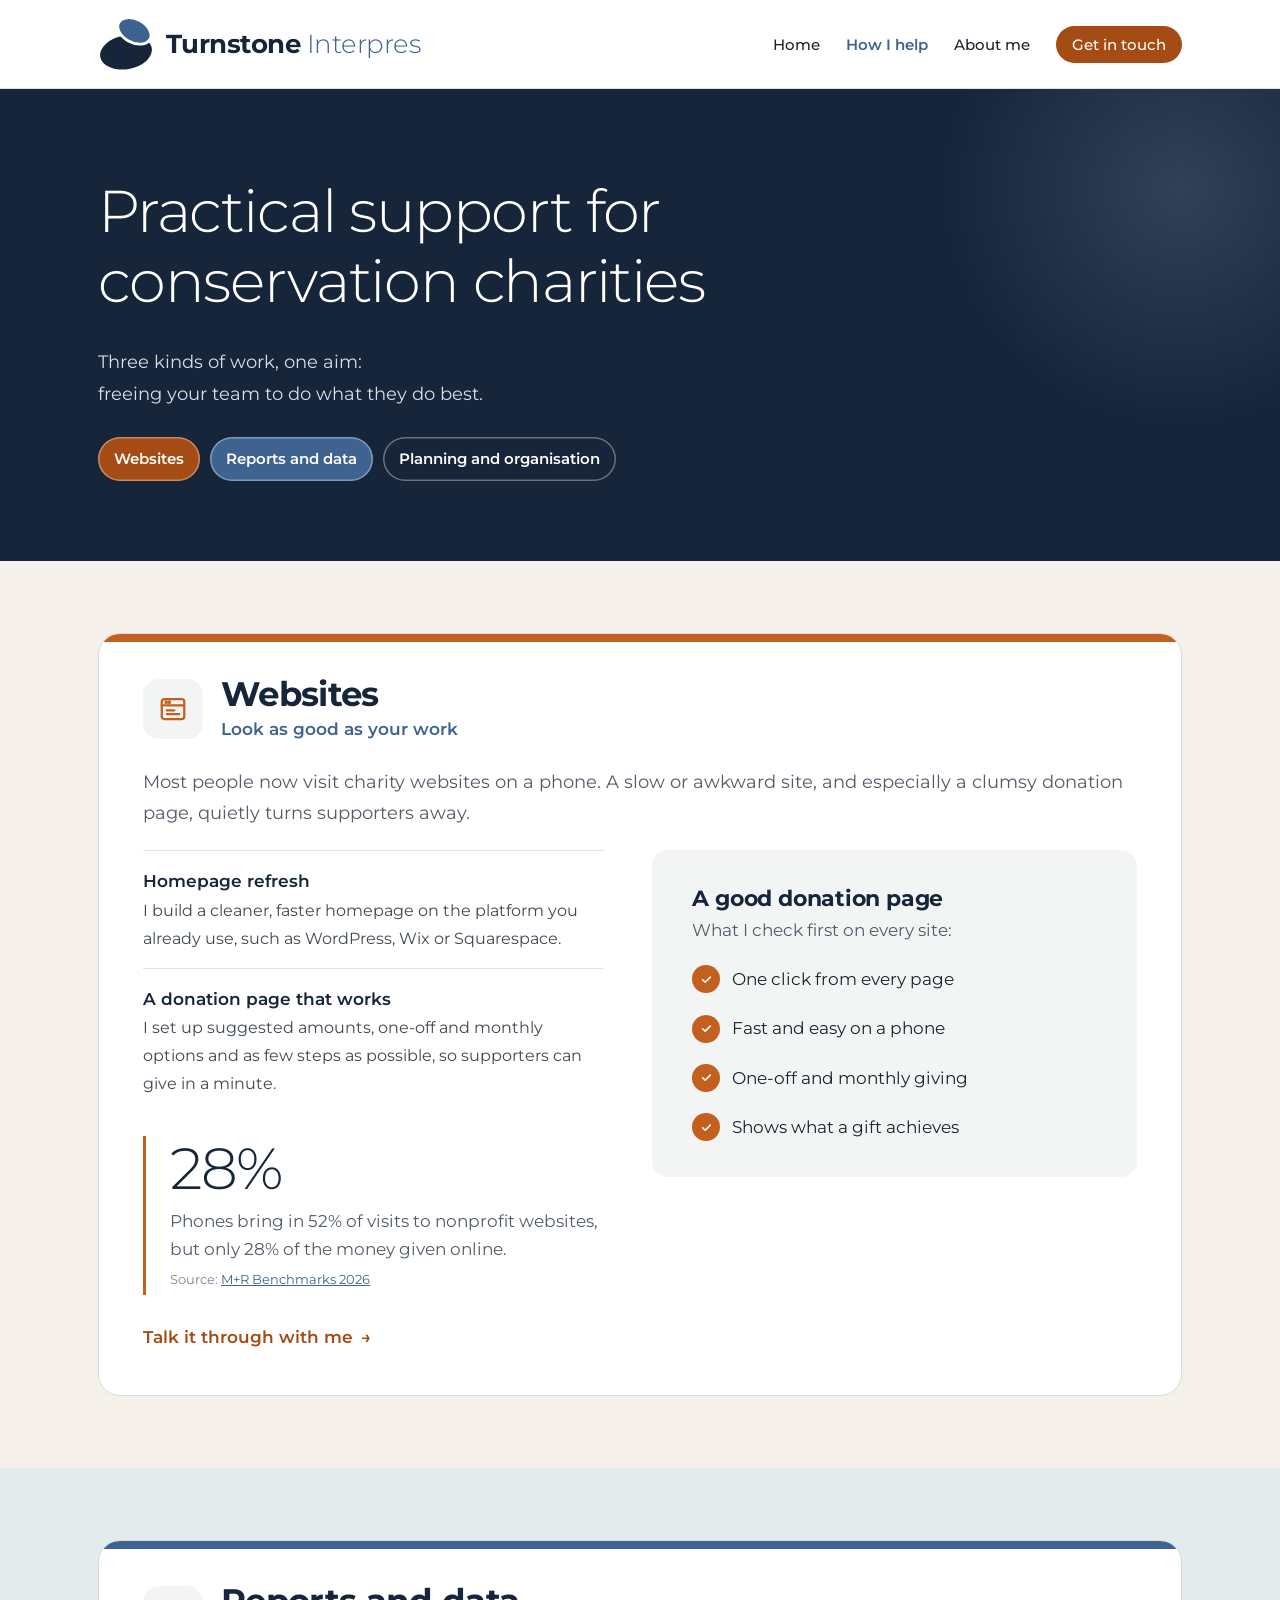
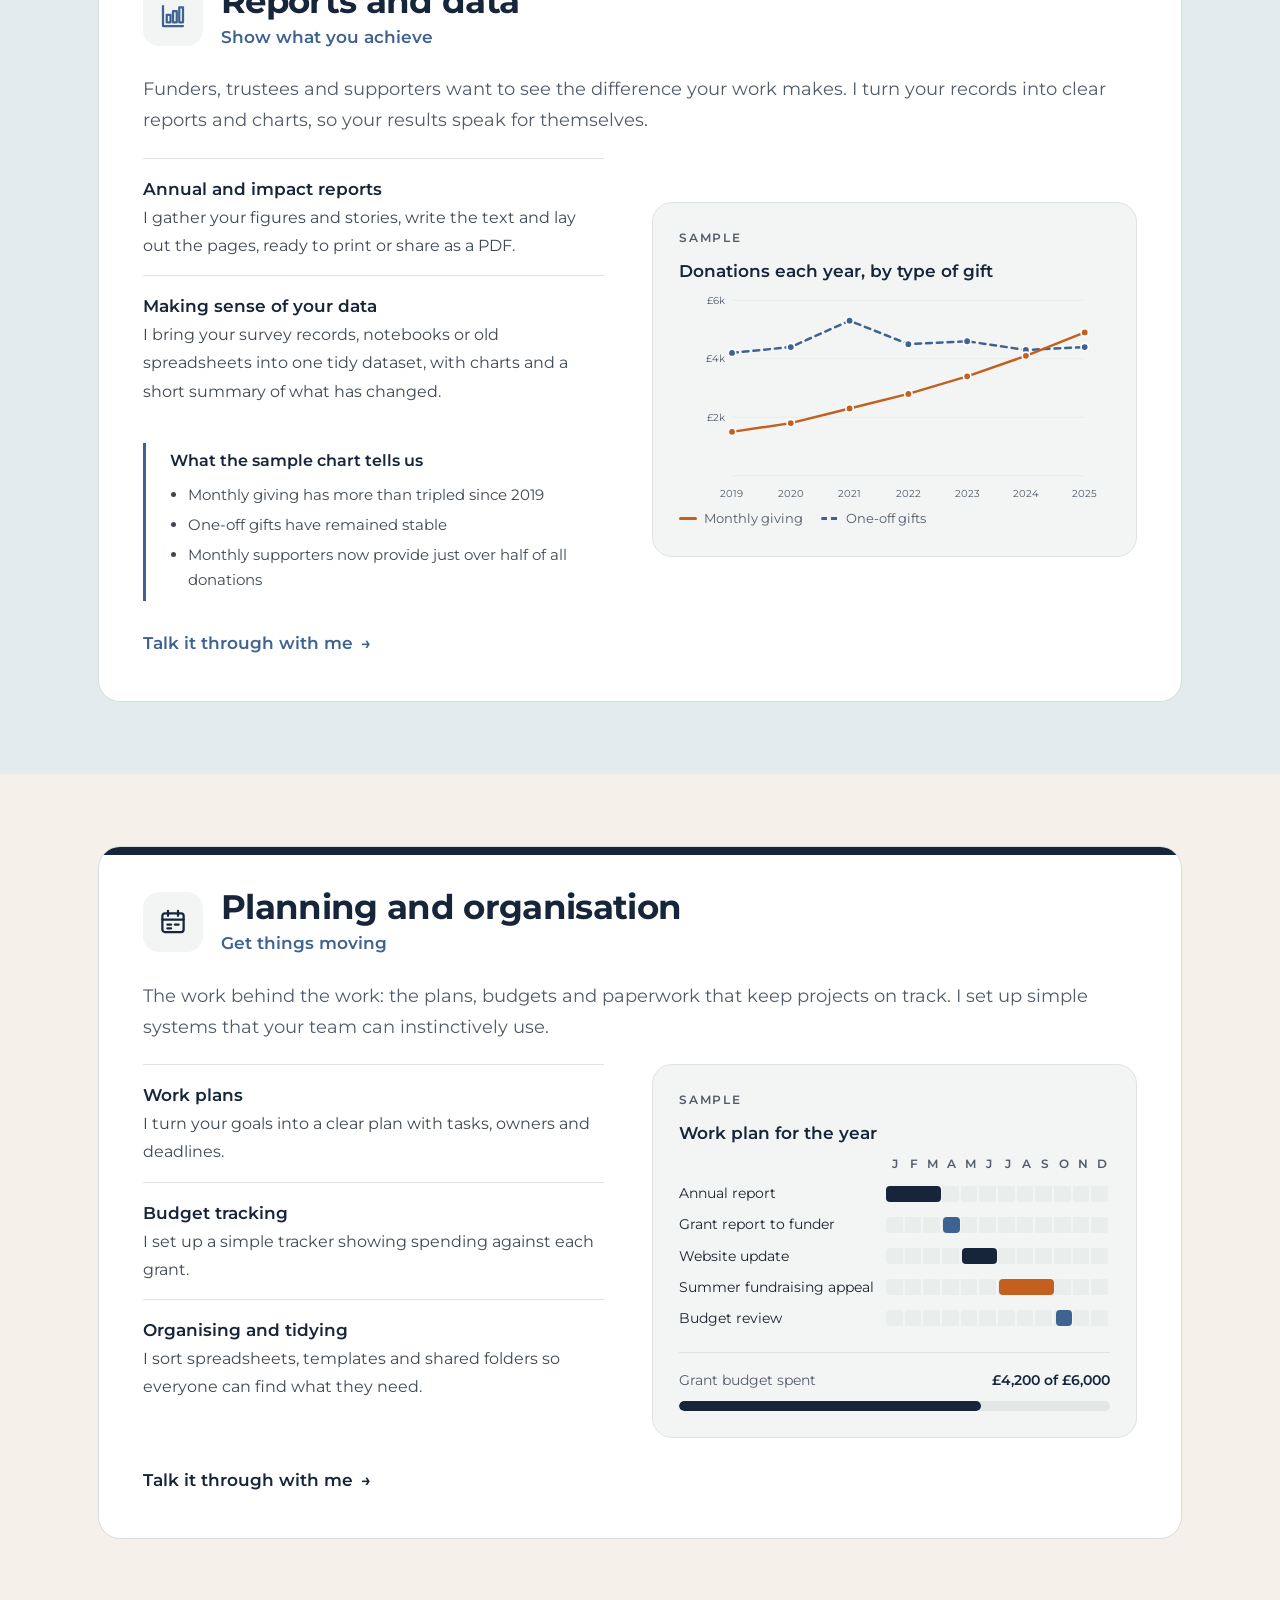
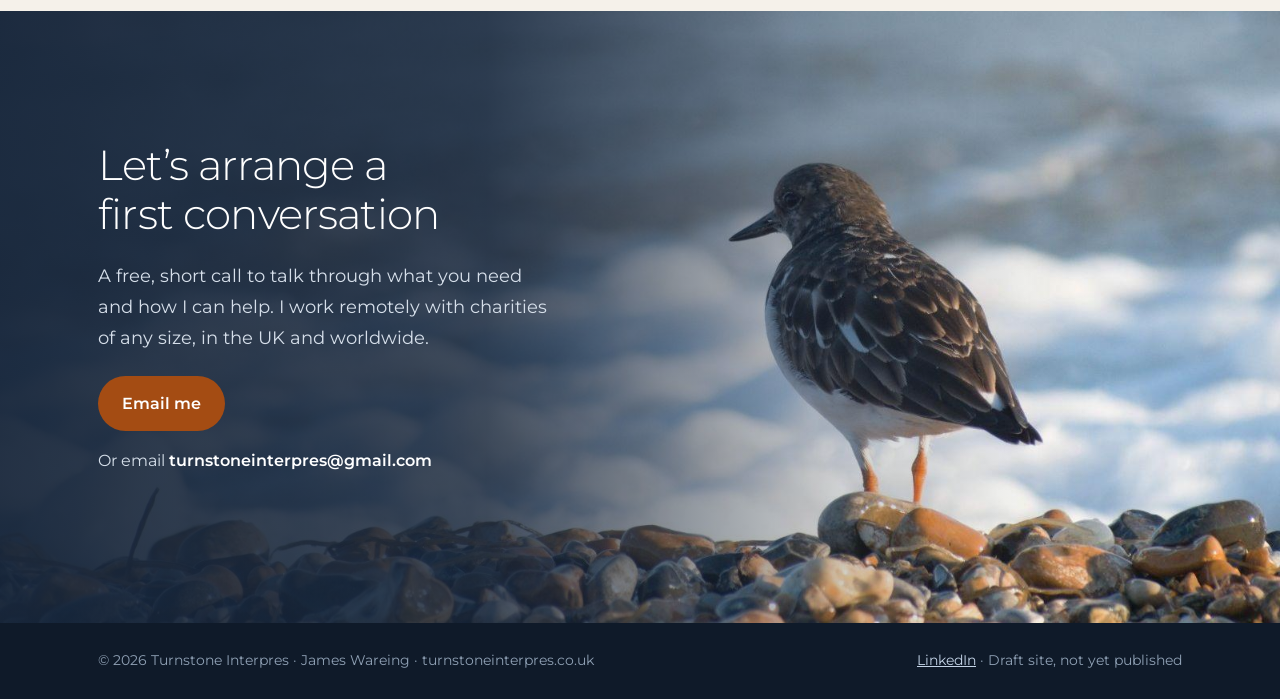
==== commit f08fbd9d: "Sync latest Turnstone website refinements" ====
--- a/what-i-do.html
+++ b/what-i-do.html
@@ -39,7 +39,7 @@
   <div class="page-hero">
     <div class="wrap">
       <h1>Practical support for conservation charities</h1>
-      <p class="lead">Three kinds of work, one aim: freeing your team to focus on the conservation.</p>
+      <p class="lead">Three kinds of work, one aim:<br>freeing your team to do what they do best.</p>
       <nav class="jump" aria-label="On this page">
         <a class="pill-web" href="#websites">Websites</a>
         <a class="pill-rep" href="#reports">Reports and data</a>
--- a/css/site.css
+++ b/css/site.css
@@ -390,8 +390,13 @@
 .jump a.pill-web, .jump a.pill-rep, .jump a.pill-plan { color:#fff; box-shadow:none; font-weight:600; }
 .jump a.pill-web { background:var(--btn); }
 .jump a.pill-rep { background:var(--shore); }
-.jump a.pill-plan { background:#2b4366; box-shadow:inset 0 0 0 1.5px rgba(255,255,255,.35); }
-.jump a.pill-web:hover, .jump a.pill-rep:hover, .jump a.pill-plan:hover { background:#fff; color:var(--tide); }
+.jump a.pill-plan { background:var(--tide); }
+.jump a.pill-web, .jump a.pill-rep, .jump a.pill-plan { box-shadow:inset 0 0 0 1.5px rgba(255,255,255,.35); transition:transform .18s ease; }
+.jump a.pill-web:hover { background:var(--btn); color:#fff; }
+.jump a.pill-rep:hover { background:var(--shore); color:#fff; }
+.jump a.pill-plan:hover { background:var(--tide); color:#fff; }
+.jump a.pill-web:hover, .jump a.pill-rep:hover, .jump a.pill-plan:hover { transform:scale(1.04); }
+@media (prefers-reduced-motion:reduce) { .jump a { transition:none; } .jump a.pill-web:hover, .jump a.pill-rep:hover, .jump a.pill-plan:hover { transform:none; } }
 /* Websites panel balance */
 .panel-lead { margin-bottom:22px; }
 .svc-panel .stat-light { margin-top:22px; }
@@ -531,3 +536,31 @@
 }
 .ab .meaning blockquote { display:block; padding:0; border:0; border-radius:0; background:none; box-shadow:none; }
 .ab .meaning blockquote::before { content:none; display:none; }
+
+/* Hero and introductory copy refinements, 7 November 2026. */
+.familiar .statement, .familiar .come-in { font-size:1.15rem; line-height:1.6; font-family:inherit; font-weight:400; letter-spacing:normal; color:var(--ink2); }
+.familiar .come-in { color:var(--ink2); }
+
+/* Match the name explanation heading to James's introduction, retaining its size. */
+.ab .meaning .kicker { font-family:Montserrat,sans-serif; font-weight:300; text-transform:none; letter-spacing:-.025em; }
+.ab .meaning .kicker::before { content:none; }
+
+/* Centre the explanation within the curved stone silhouette. */
+.ab .meaning { text-align:center; }
+.ab .meaning .kicker { justify-content:center; }
+.ab .meaning blockquote { text-wrap:balance; }
+@media (min-width:861px) { .ab .meaning { left:16.4%; } }
+
+/* Selected stone treatment: two quiet passages. */
+.ab .meaning { text-align:center; }
+.ab .meaning .kicker { justify-content:center; font-family:Fraunces,Georgia,serif; font-weight:400; font-size:21px; line-height:1.35; letter-spacing:0; color:var(--btn); margin-bottom:22px; }
+.ab .meaning blockquote { font-size:18px; line-height:1.6; }
+.ab .meaning blockquote p { margin:0; text-wrap:balance; }
+.ab .meaning em { color:inherit; }
+.ab .meaning .bird-name { color:var(--shore); }
+.ab .meaning-divider { display:block; width:32px; height:2px; background:var(--btn); opacity:.45; margin:19px auto; }
+@media(min-width:861px) { .ab .mark { padding-top:150px; isolation:isolate; } .ab .mark::before { content:""; position:absolute; top:150px; bottom:0; left:0; right:0; background:#d2dce0; border-radius:48% 51% 44% 52% / 45% 43% 56% 52%; transform:rotate(-6deg); z-index:-1; } .ab .mark svg { position:absolute; width:74%; right:0; top:0; } .ab .mark .big { display:none; } .ab .meaning { position:relative; left:auto; top:auto; width:66%; margin:0 auto; padding:58px 0 60px; min-height:420px; } }
+@media(max-width:860px) { .ab .meaning { padding:64px 36px 44px; } .ab .meaning blockquote { font-size:17px; } .ab .meaning .kicker { font-size:20px; white-space:normal; } }
+
+/* Balance the inscription between the photograph and the stone foot. */
+@media(min-width:861px) { .ab .meaning { padding-top:94px; padding-bottom:24px; } }
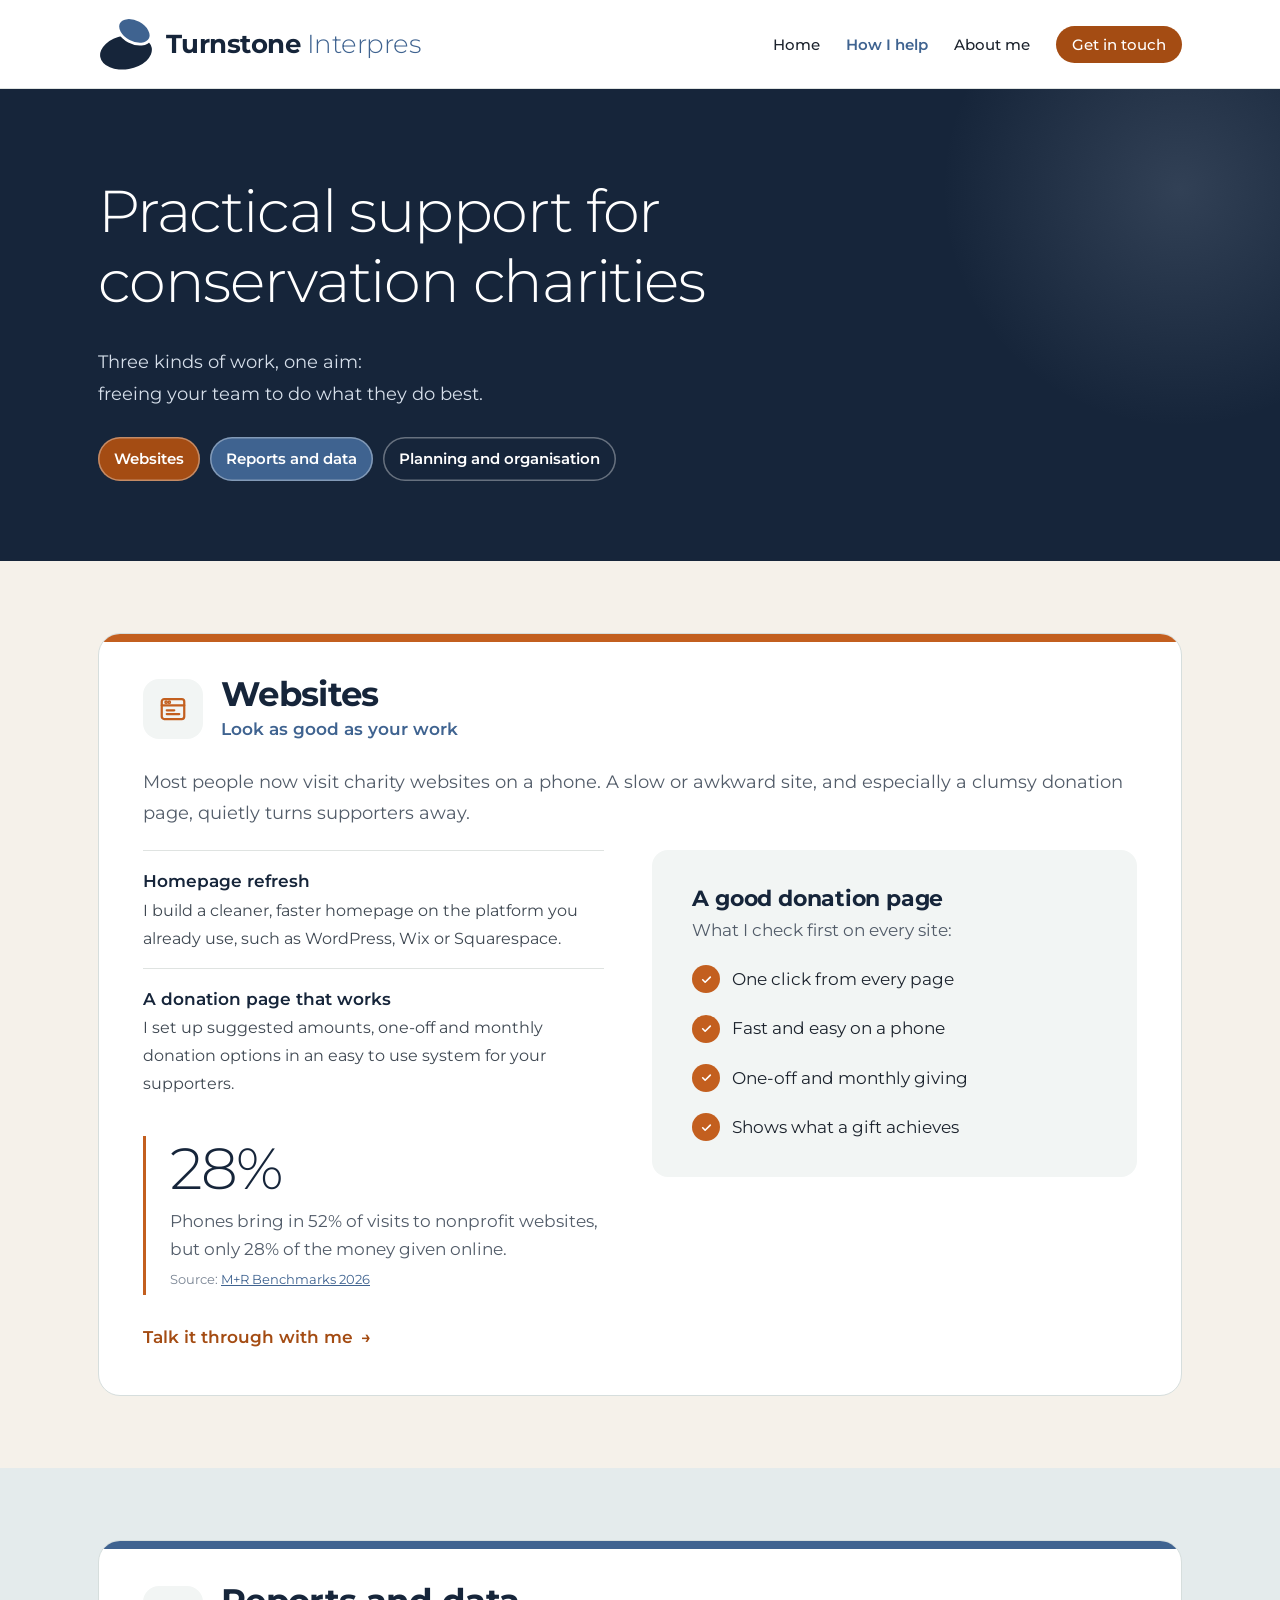
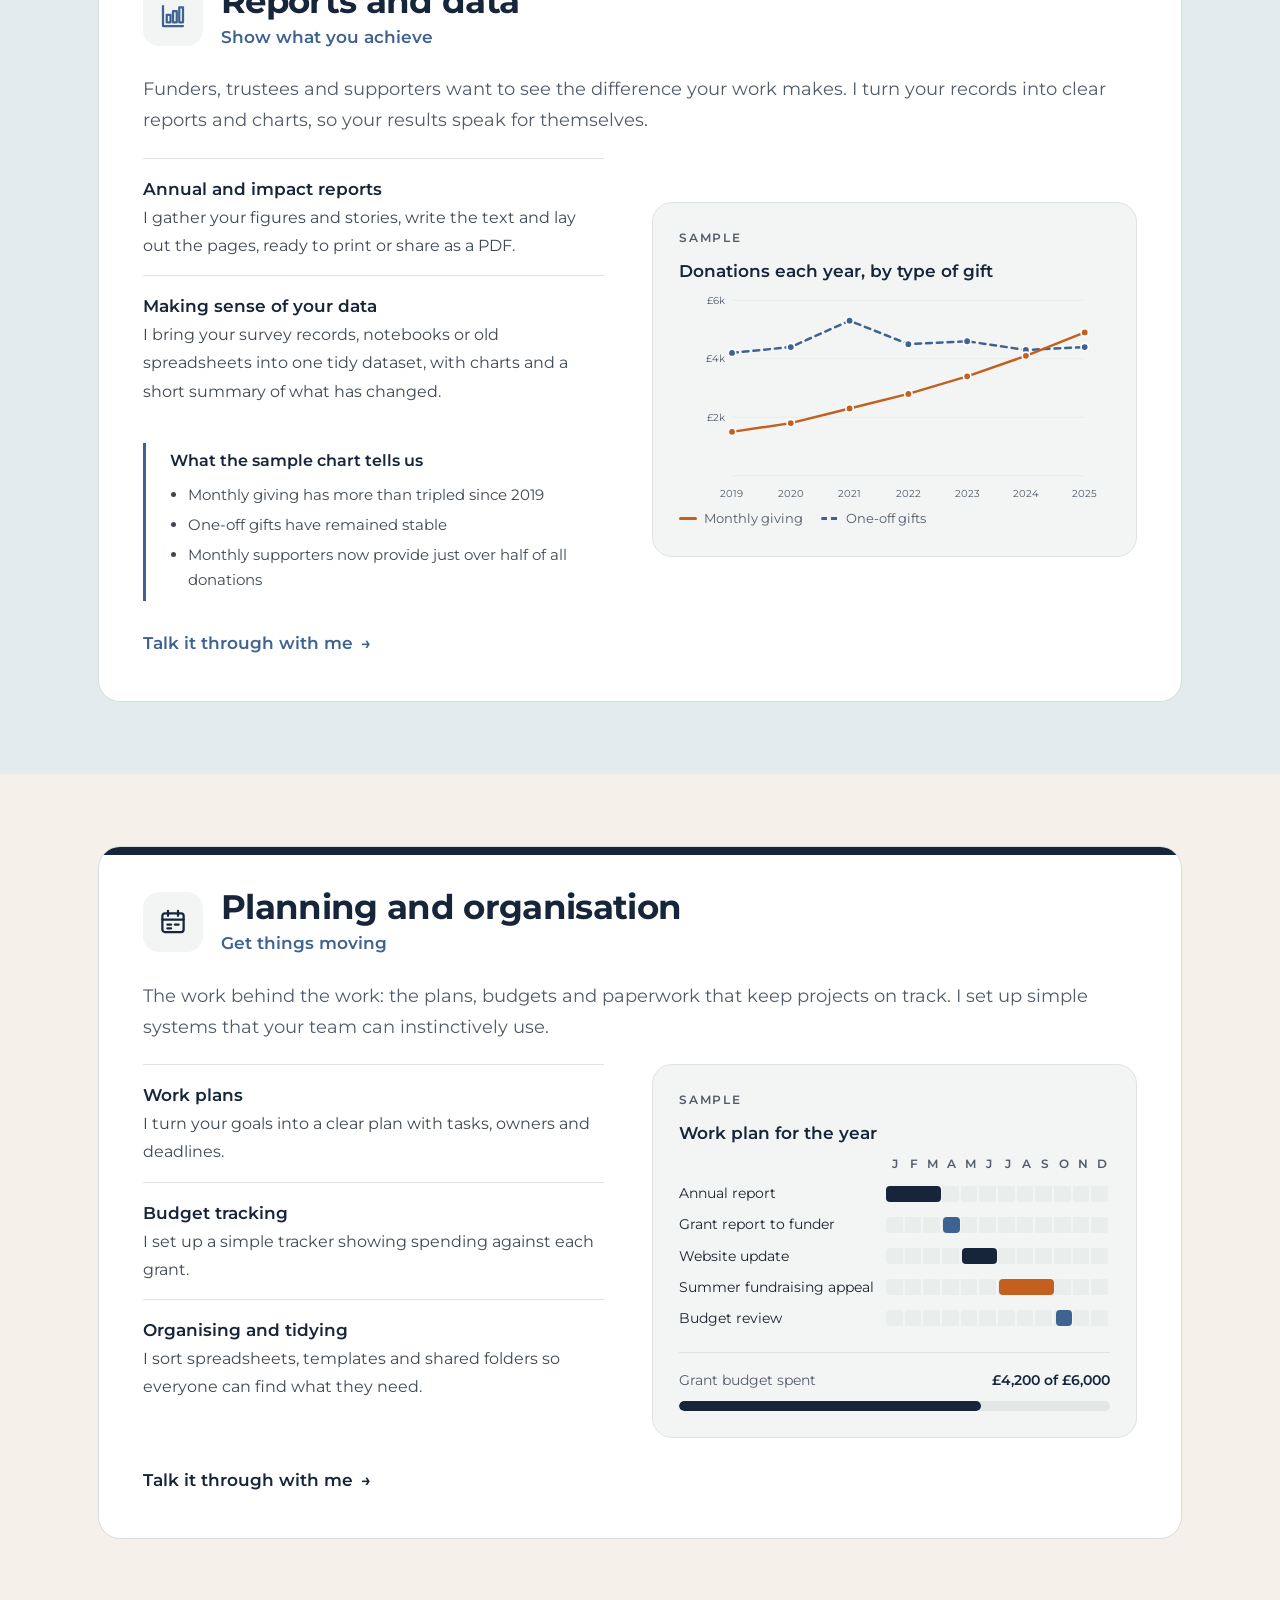
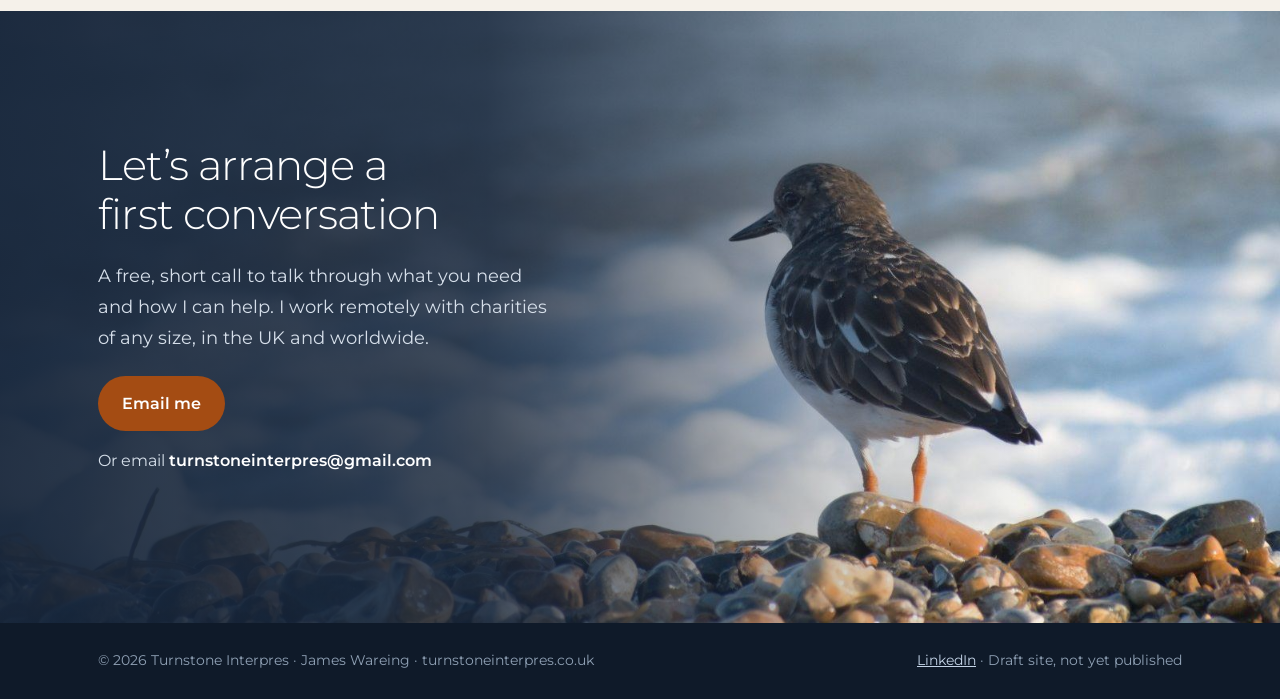
==== commit 1570f805: "Update donation page description" ====
--- a/what-i-do.html
+++ b/what-i-do.html
@@ -55,7 +55,7 @@
         <p class="lead panel-lead">Most people now visit charity websites on a phone. A slow or awkward site, and especially a clumsy donation page, quietly turns supporters away.</p>
         <div class="svc">
           <div>
-            <ul class="svc-list"><li><strong>Homepage refresh</strong><span>I build a cleaner, faster homepage on the platform you already use, such as WordPress, Wix or Squarespace.</span></li><li><strong>A donation page that works</strong><span>I set up suggested amounts, one-off and monthly options and as few steps as possible, so supporters can give in a minute.</span></li></ul>
+            <ul class="svc-list"><li><strong>Homepage refresh</strong><span>I build a cleaner, faster homepage on the platform you already use, such as WordPress, Wix or Squarespace.</span></li><li><strong>A donation page that works</strong><span>I set up suggested amounts, one-off and monthly donation options in an easy to use system for your supporters.</span></li></ul>
             <div class="stat-light">
               <div class="big">28%</div>
               <p>Phones bring in 52% of visits to nonprofit websites, but only 28% of the money given online.</p>
--- a/css/site.css
+++ b/css/site.css
@@ -564,3 +564,5 @@
 
 /* Balance the inscription between the photograph and the stone foot. */
 @media(min-width:861px) { .ab .meaning { padding-top:94px; padding-bottom:24px; } }
+
+.ab .meaning .latin-word { color:var(--shore); }
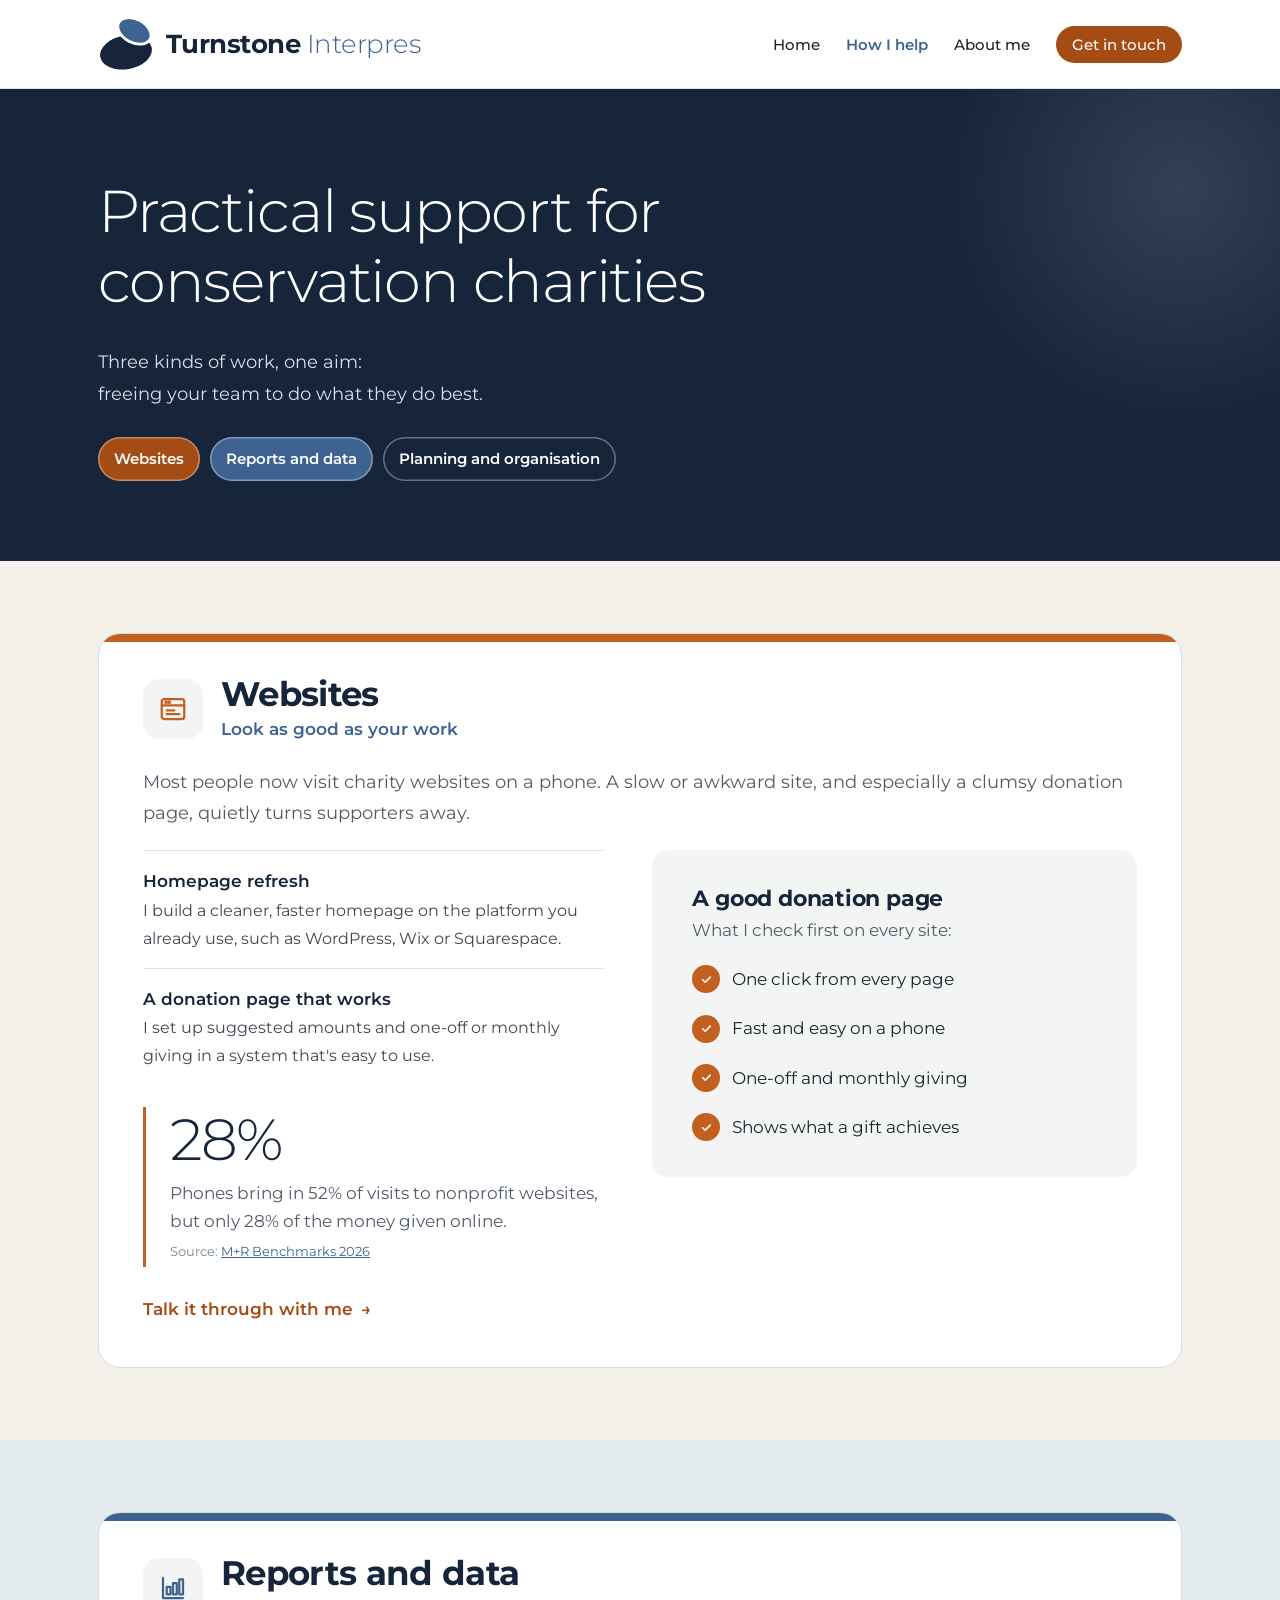
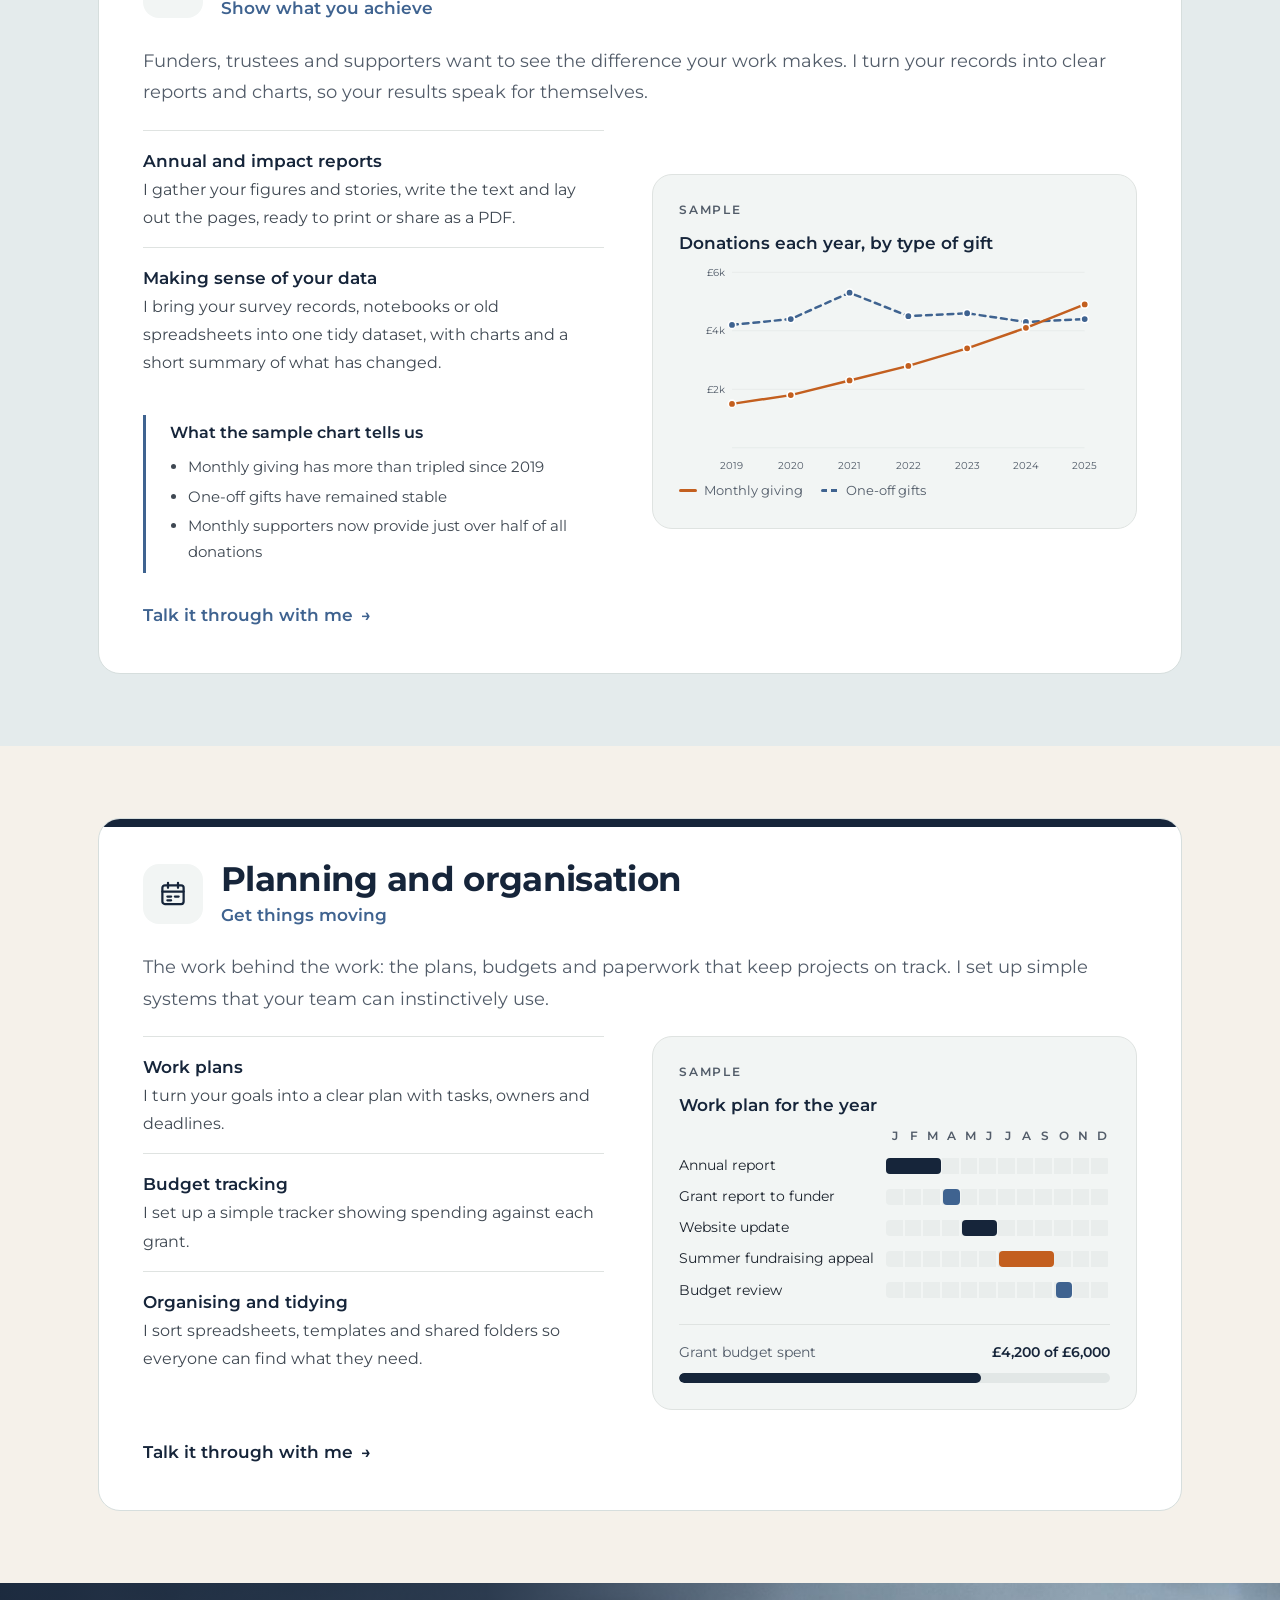
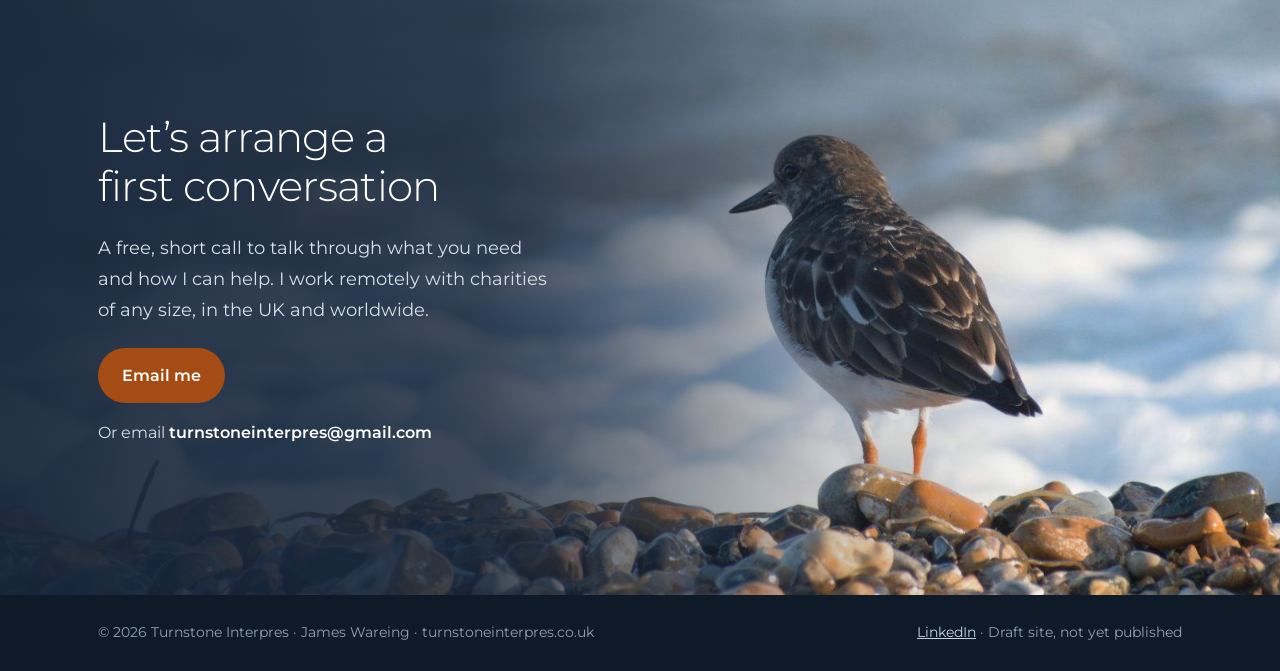
==== commit d37e311e: "Tighten donation page description" ====
--- a/what-i-do.html
+++ b/what-i-do.html
@@ -55,7 +55,7 @@
         <p class="lead panel-lead">Most people now visit charity websites on a phone. A slow or awkward site, and especially a clumsy donation page, quietly turns supporters away.</p>
         <div class="svc">
           <div>
-            <ul class="svc-list"><li><strong>Homepage refresh</strong><span>I build a cleaner, faster homepage on the platform you already use, such as WordPress, Wix or Squarespace.</span></li><li><strong>A donation page that works</strong><span>I set up suggested amounts, one-off and monthly donation options in an easy to use system for your supporters.</span></li></ul>
+            <ul class="svc-list"><li><strong>Homepage refresh</strong><span>I build a cleaner, faster homepage on the platform you already use, such as WordPress, Wix or Squarespace.</span></li><li><strong>A donation page that works</strong><span>I set up suggested amounts and one-off or monthly giving in a system that's easy to use.</span></li></ul>
             <div class="stat-light">
               <div class="big">28%</div>
               <p>Phones bring in 52% of visits to nonprofit websites, but only 28% of the money given online.</p>
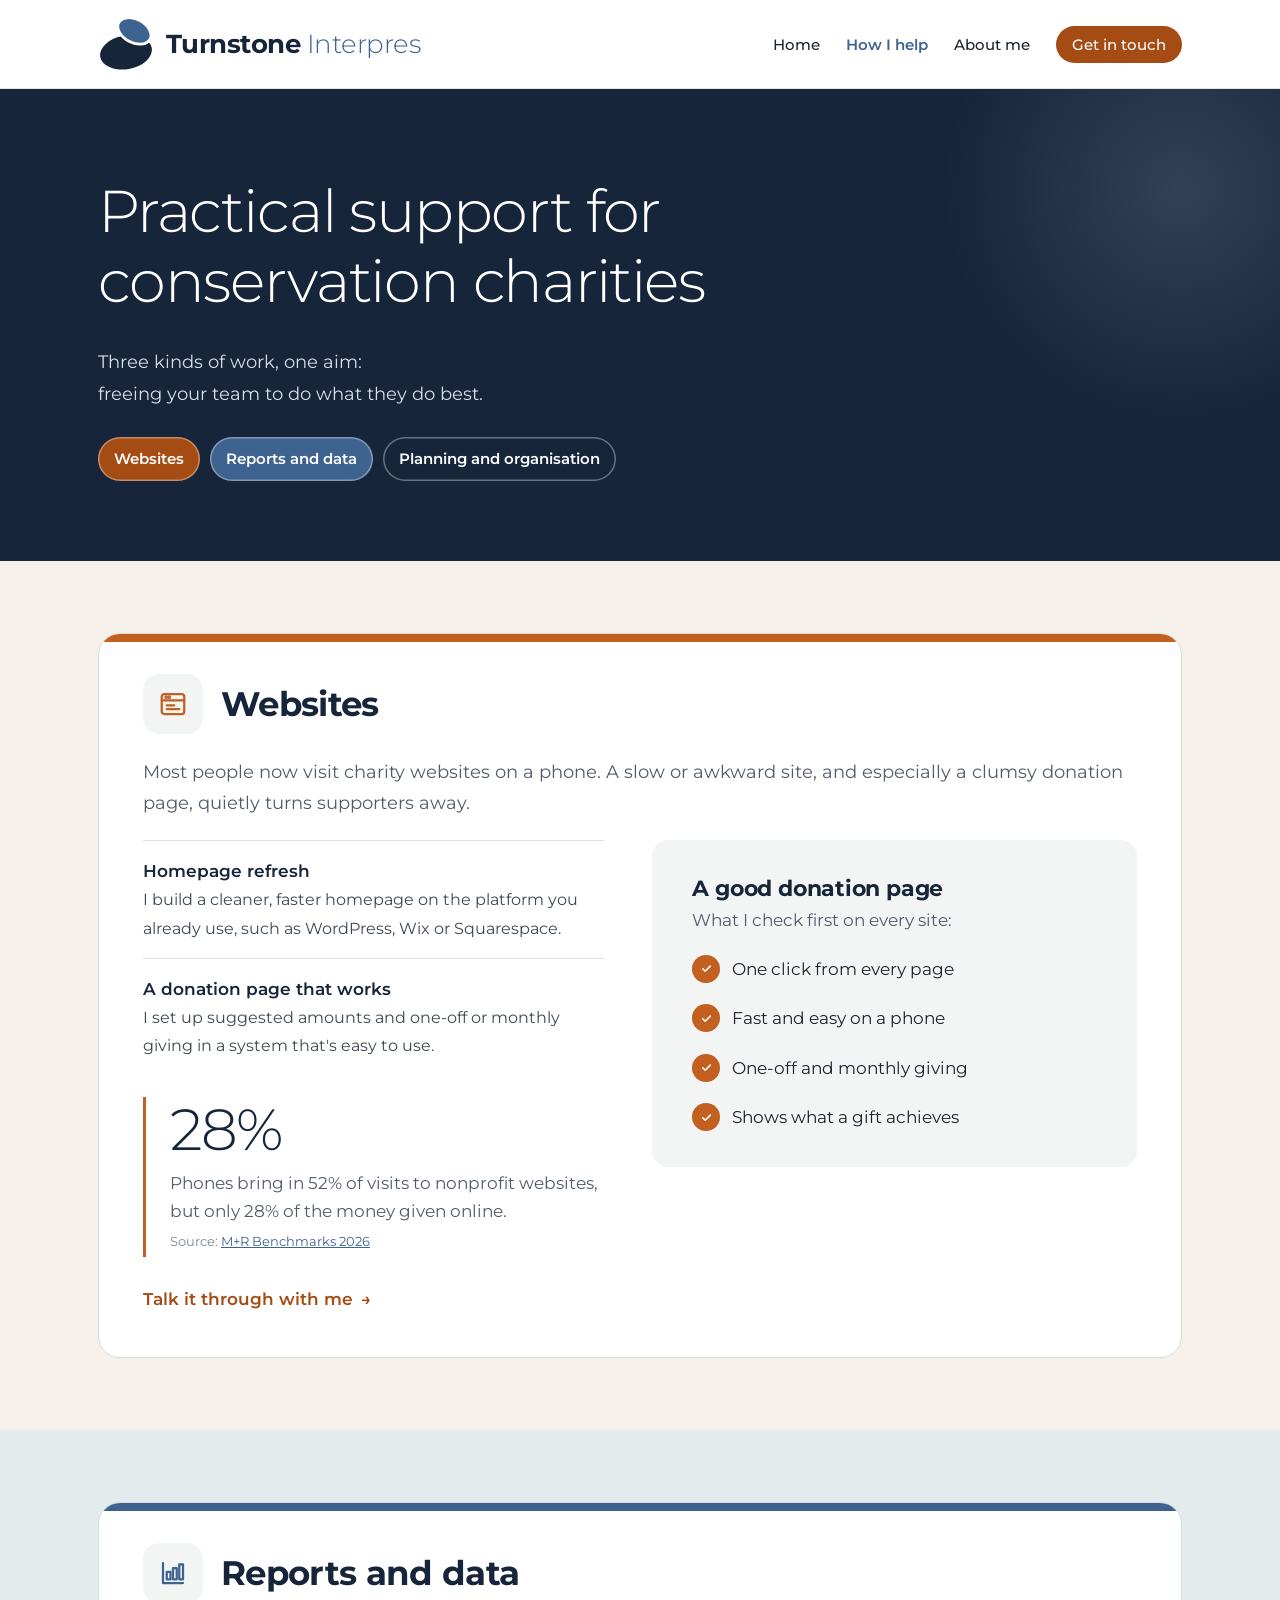
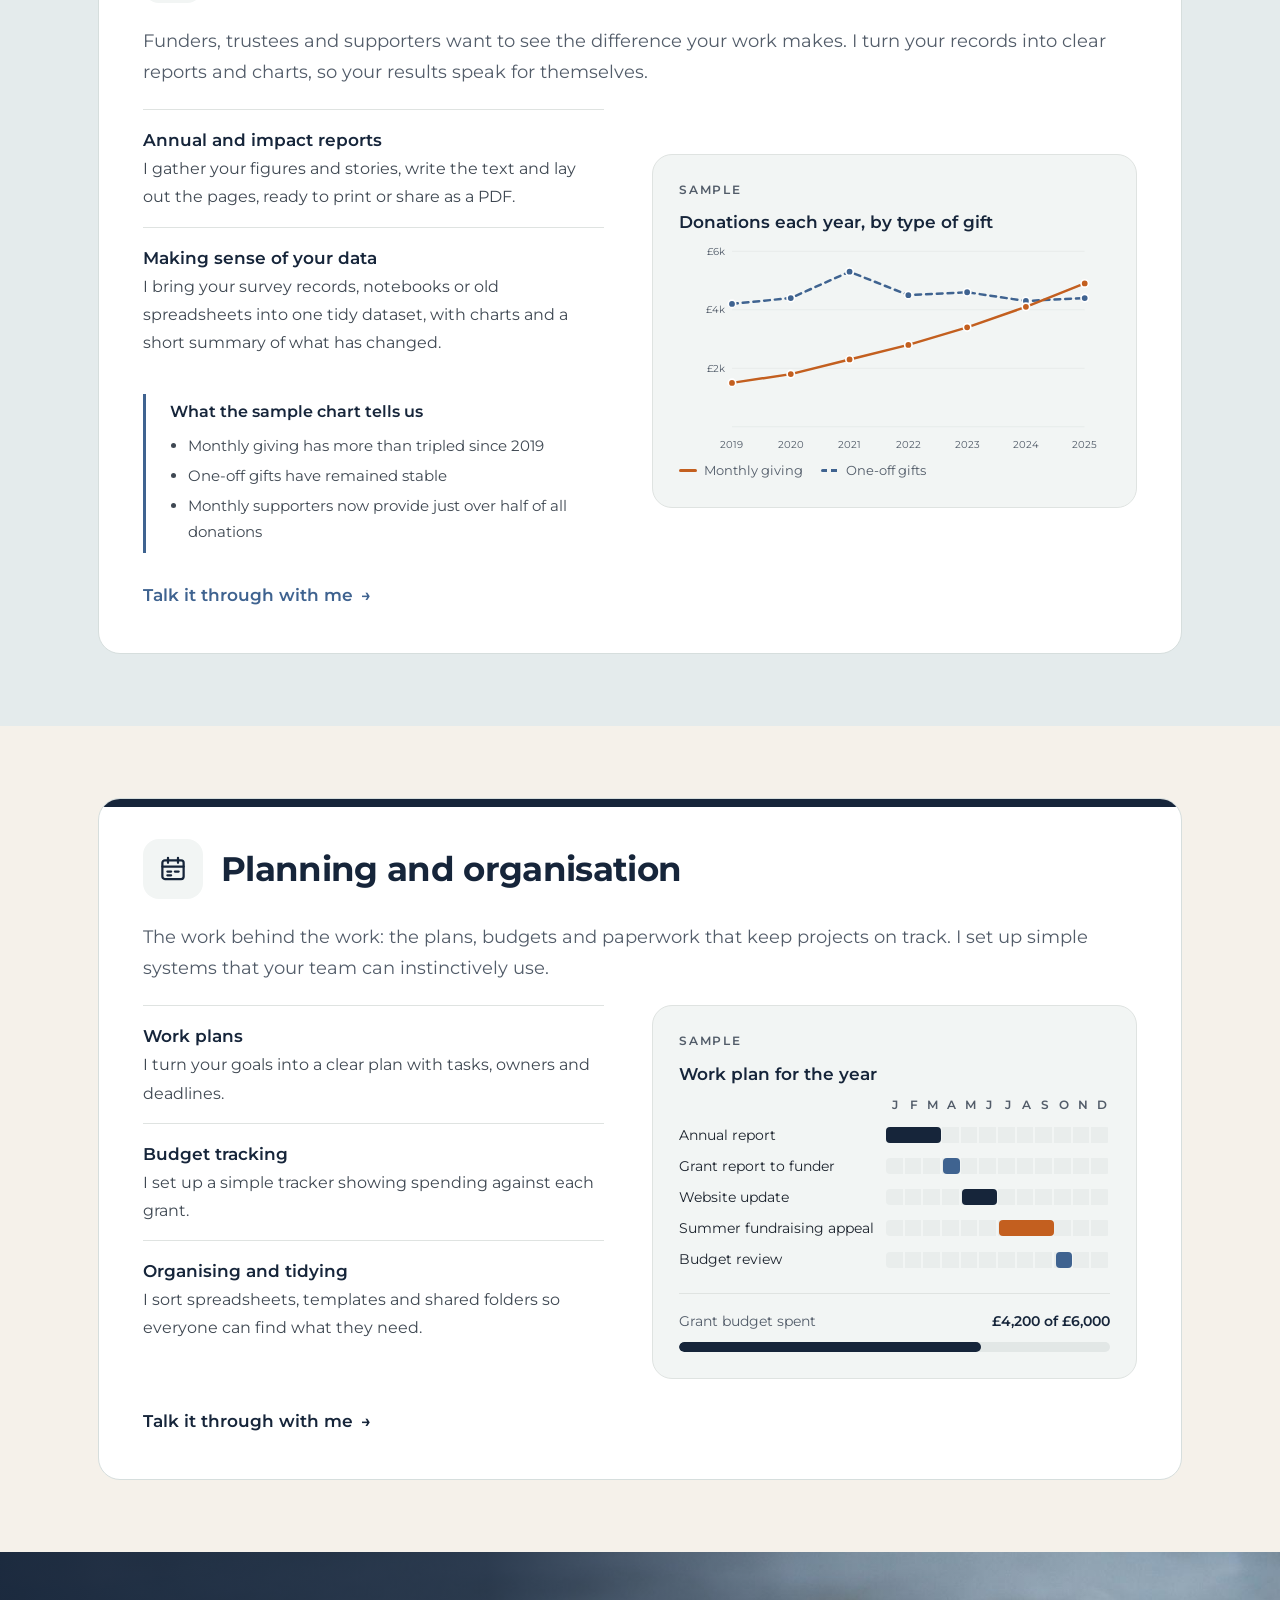
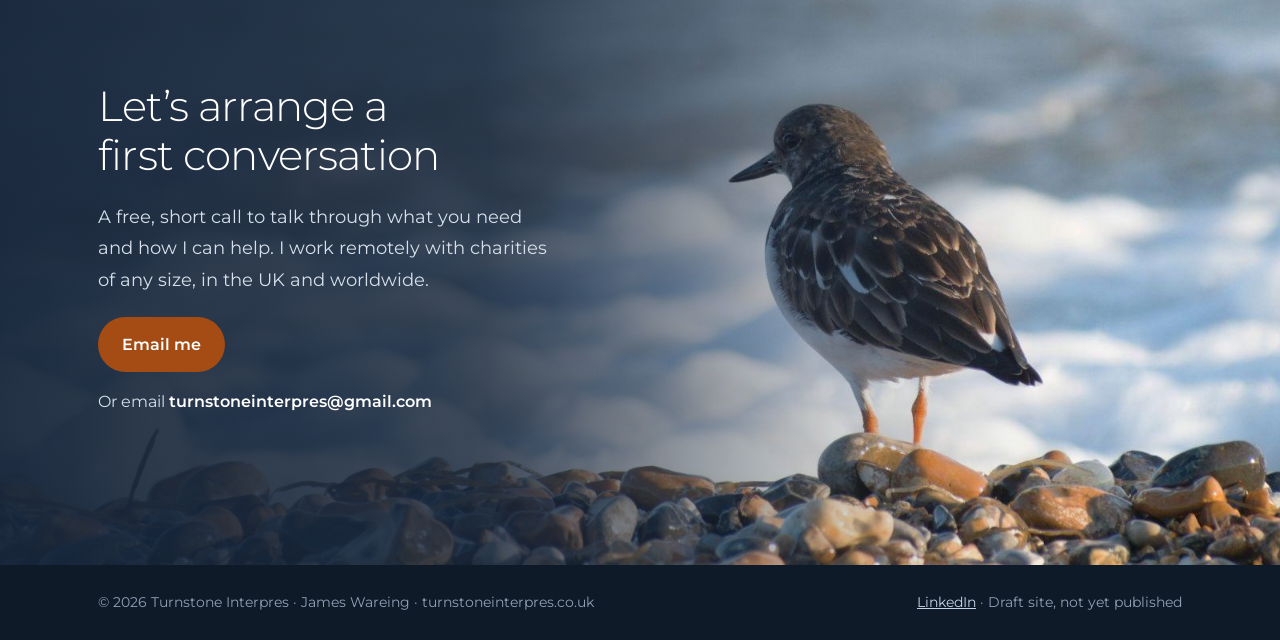
==== commit 840bb9a3: "Remove service taglines" ====
--- a/what-i-do.html
+++ b/what-i-do.html
@@ -4,8 +4,16 @@
 <meta charset="utf-8">
 <meta name="viewport" content="width=device-width, initial-scale=1">
 <title>How I help | Turnstone Interpres</title>
-<meta name="description" content="Reports, data, admin support and websites for conservation charities.">
-<meta name="robots" content="noindex">
+<meta name="description" content="Explore website improvements, reporting and data analysis, and practical administrative support for conservation charities.">
+<meta name="robots" content="index, follow">
+<link rel="canonical" href="https://turnstoneinterpres.co.uk/what-i-do.html">
+<meta property="og:type" content="website">
+<meta property="og:title" content="How I help | Turnstone Interpres">
+<meta property="og:description" content="Explore website improvements, reporting and data analysis, and practical administrative support for conservation charities.">
+<meta property="og:url" content="https://turnstoneinterpres.co.uk/what-i-do.html">
+<meta property="og:image" content="https://turnstoneinterpres.co.uk/images/hero-pebble-wide.jpg">
+<meta property="og:image:alt" content="A ruddy turnstone on a stony beach">
+<meta name="twitter:card" content="summary_large_image">
 <link rel="icon" href="images/favicon.svg" type="image/svg+xml">
 <link rel="preconnect" href="https://fonts.googleapis.com">
 <link href="https://fonts.googleapis.com/css2?family=Fraunces:ital,opsz,wght@0,9..144,400;0,9..144,600;1,9..144,400;1,9..144,500&family=Caveat:wght@500;700&family=Montserrat:ital,wght@0,300;0,400;0,500;0,600;0,700;1,400&display=swap" rel="stylesheet">
@@ -51,7 +59,7 @@
   <section class="svc-sec sand" id="websites">
     <div class="wrap">
       <div class="svc-panel c-web">
-        <div class="panel-head"><div class="badge"><svg class="icon" aria-hidden="true" viewBox="0 0 24 24"><rect x="3" y="4" width="18" height="16" rx="2"/><path d="M3 9h18"/><circle cx="6.5" cy="6.5" r=".6"/><circle cx="9" cy="6.5" r=".6"/><path d="M7 13h6M7 16h10"/></svg></div><div><h2>Websites</h2><p class="subtitle">Look as good as your work</p></div></div>
+        <div class="panel-head"><div class="badge"><svg class="icon" aria-hidden="true" viewBox="0 0 24 24"><rect x="3" y="4" width="18" height="16" rx="2"/><path d="M3 9h18"/><circle cx="6.5" cy="6.5" r=".6"/><circle cx="9" cy="6.5" r=".6"/><path d="M7 13h6M7 16h10"/></svg></div><div><h2>Websites</h2></div></div>
         <p class="lead panel-lead">Most people now visit charity websites on a phone. A slow or awkward site, and especially a clumsy donation page, quietly turns supporters away.</p>
         <div class="svc">
           <div>
@@ -81,7 +89,7 @@
   <section class="svc-sec mist" id="reports">
     <div class="wrap">
       <div class="svc-panel c-rep">
-        <div class="panel-head"><div class="badge"><svg class="icon" aria-hidden="true" viewBox="0 0 24 24"><path d="M4 4v16h16"/><rect x="7" y="11" width="3" height="6"/><rect x="12" y="8" width="3" height="9"/><rect x="17" y="5" width="3" height="12"/></svg></div><div><h2>Reports and data</h2><p class="subtitle">Show what you achieve</p></div></div>
+        <div class="panel-head"><div class="badge"><svg class="icon" aria-hidden="true" viewBox="0 0 24 24"><path d="M4 4v16h16"/><rect x="7" y="11" width="3" height="6"/><rect x="12" y="8" width="3" height="9"/><rect x="17" y="5" width="3" height="12"/></svg></div><div><h2>Reports and data</h2></div></div>
         <p class="lead panel-lead">Funders, trustees and supporters want to see the difference your work makes. I turn your records into clear reports and charts, so your results speak for themselves.</p>
         <div class="svc">
           <div>
@@ -108,7 +116,7 @@
   <section class="svc-sec sand" id="admin">
     <div class="wrap">
       <div class="svc-panel c-plan">
-        <div class="panel-head"><div class="badge"><svg class="icon" aria-hidden="true" viewBox="0 0 24 24"><rect x="3.5" y="5" width="17" height="15" rx="2"/><path d="M3.5 10h17M8 3v4M16 3v4"/><path d="M7.5 14h3M13.5 14h3M7.5 17h3"/></svg></div><div><h2>Planning and organisation</h2><p class="subtitle">Get things moving</p></div></div>
+        <div class="panel-head"><div class="badge"><svg class="icon" aria-hidden="true" viewBox="0 0 24 24"><rect x="3.5" y="5" width="17" height="15" rx="2"/><path d="M3.5 10h17M8 3v4M16 3v4"/><path d="M7.5 14h3M13.5 14h3M7.5 17h3"/></svg></div><div><h2>Planning and organisation</h2></div></div>
         <p class="lead panel-lead">The work behind the work: the plans, budgets and paperwork that keep projects on track. I set up simple systems that your team can instinctively use.</p>
         <div class="svc">
           <div>
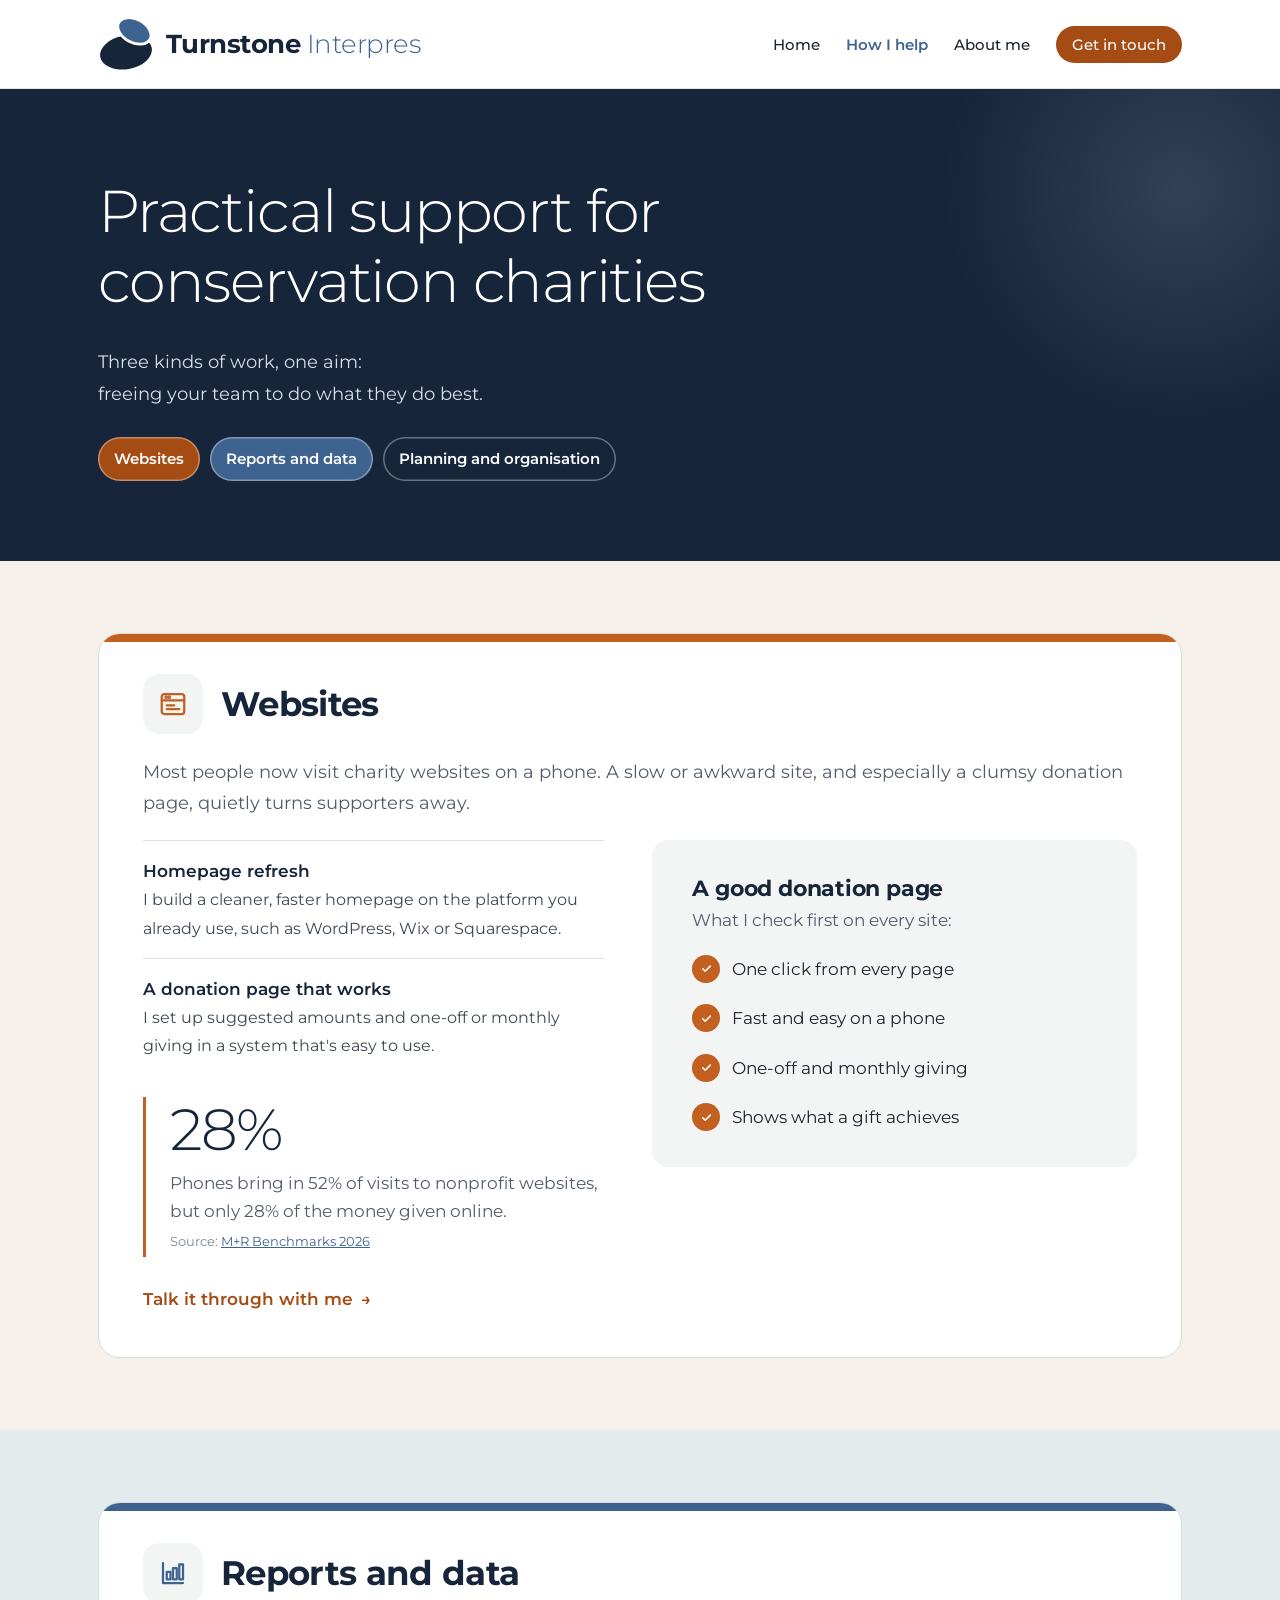
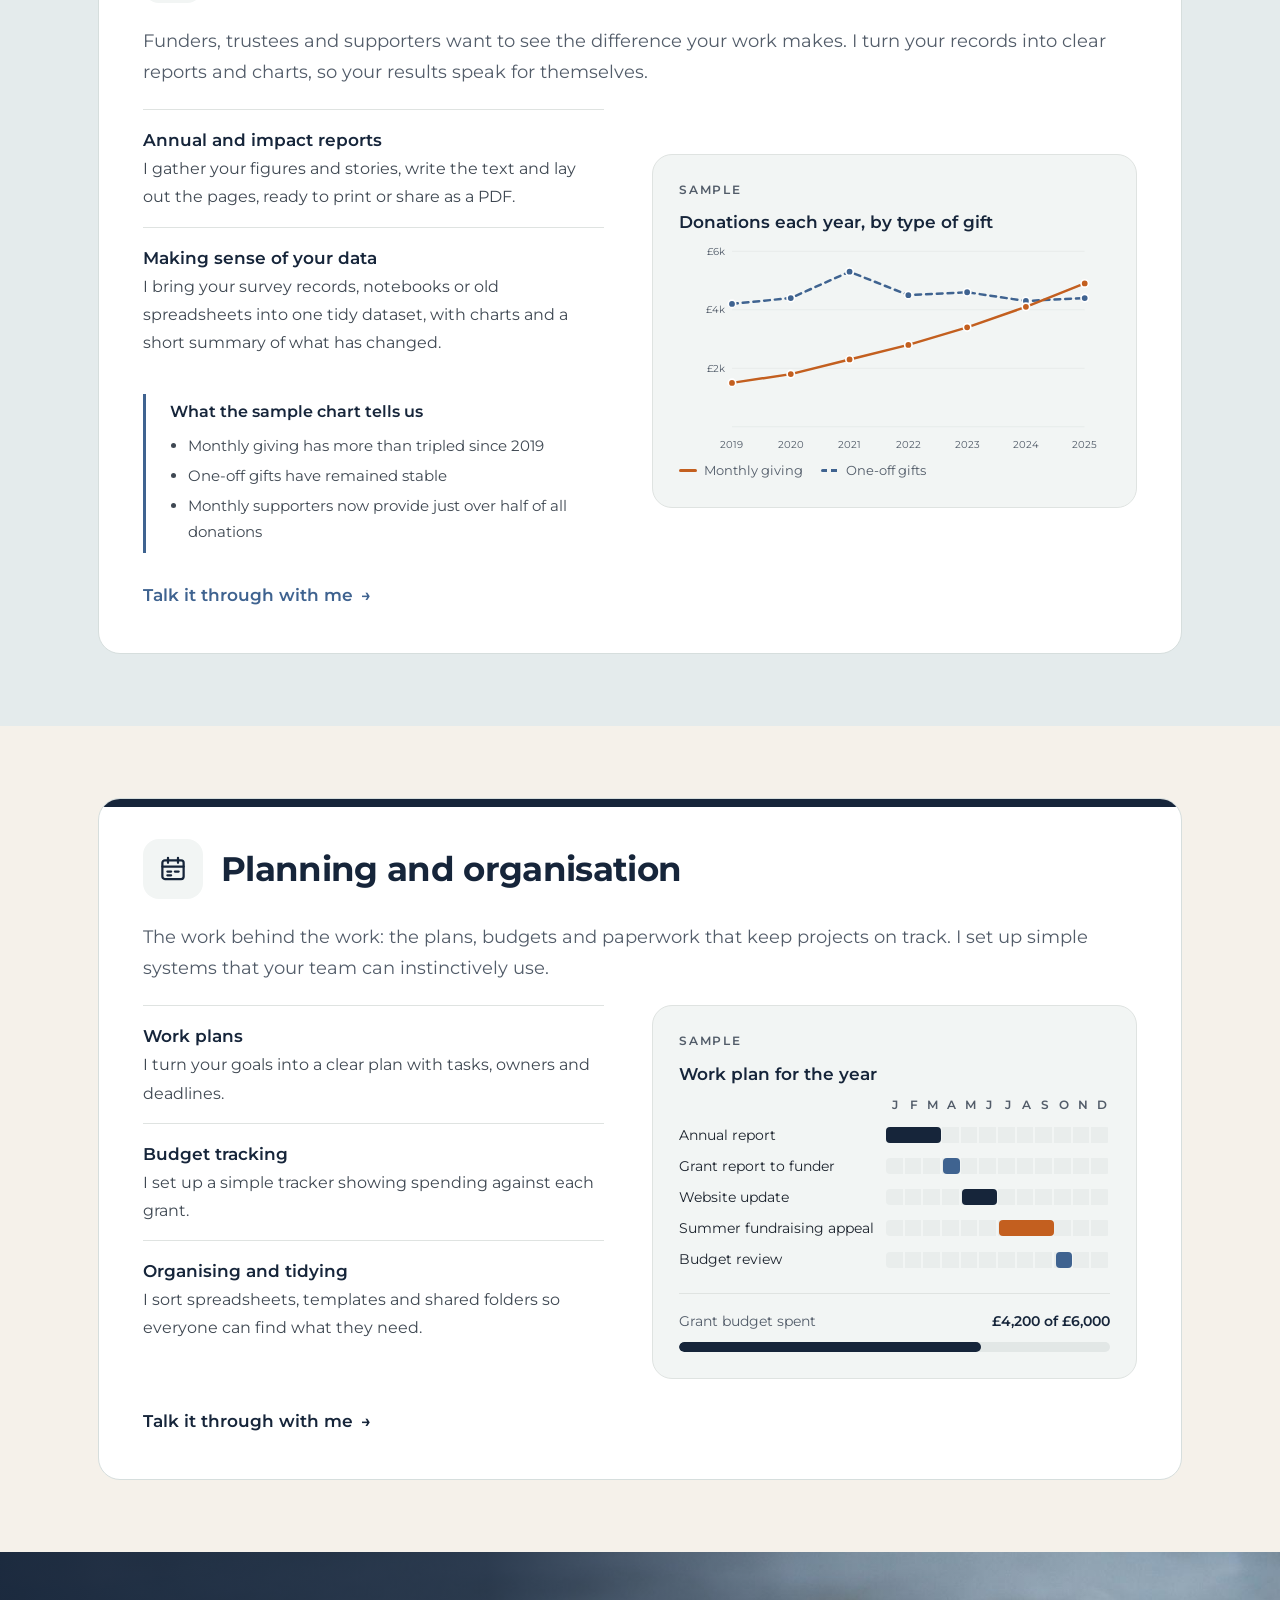
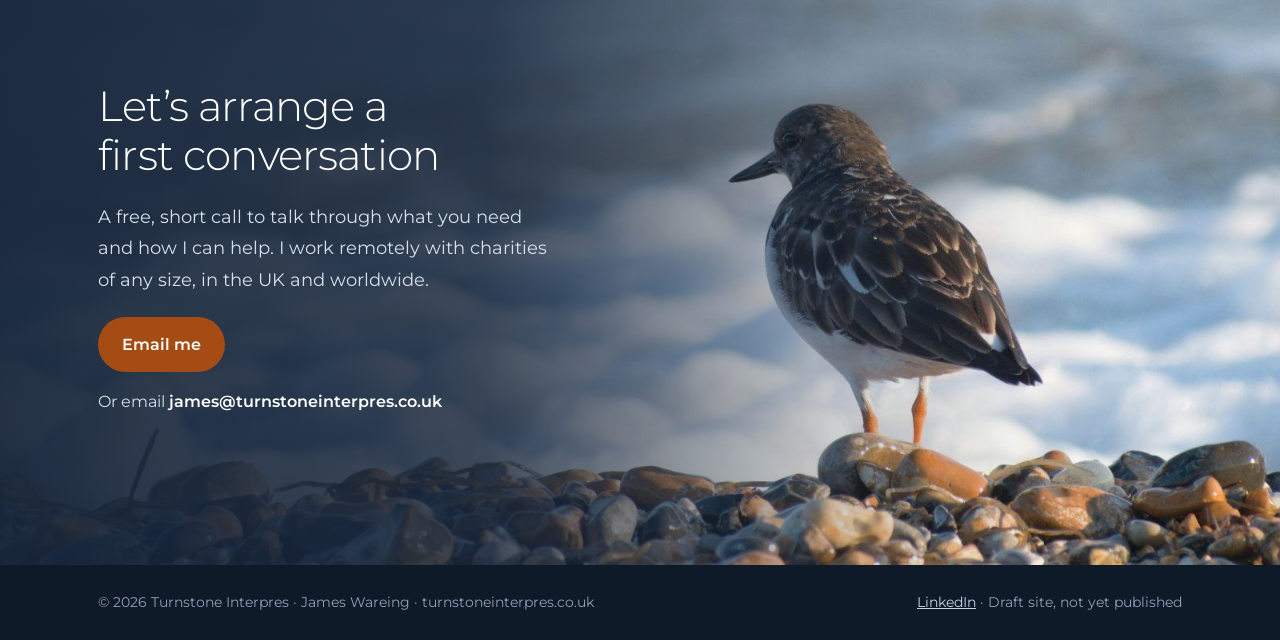
==== commit 1e146de3: "Update contact email to domain address" ====
--- a/what-i-do.html
+++ b/what-i-do.html
@@ -145,8 +145,8 @@
     <div class="wrap">
       <h2>Let&rsquo;s arrange a first conversation</h2>
       <p>A free, short call to talk through what you need and how I can help. I work remotely with charities of any size, in the UK and worldwide.</p>
-      <a class="btn primary" href="mailto:turnstoneinterpres@gmail.com?subject=First%20conversation">Email me</a>
-      <p class="email-line">Or email <a href="mailto:turnstoneinterpres@gmail.com?subject=First%20conversation">turnstoneinterpres@gmail.com</a></p>
+      <a class="btn primary" href="mailto:james@turnstoneinterpres.co.uk?subject=First%20conversation">Email me</a>
+      <p class="email-line">Or email <a href="mailto:james@turnstoneinterpres.co.uk?subject=First%20conversation">james@turnstoneinterpres.co.uk</a></p>
     </div>
   </section>
 </main>
